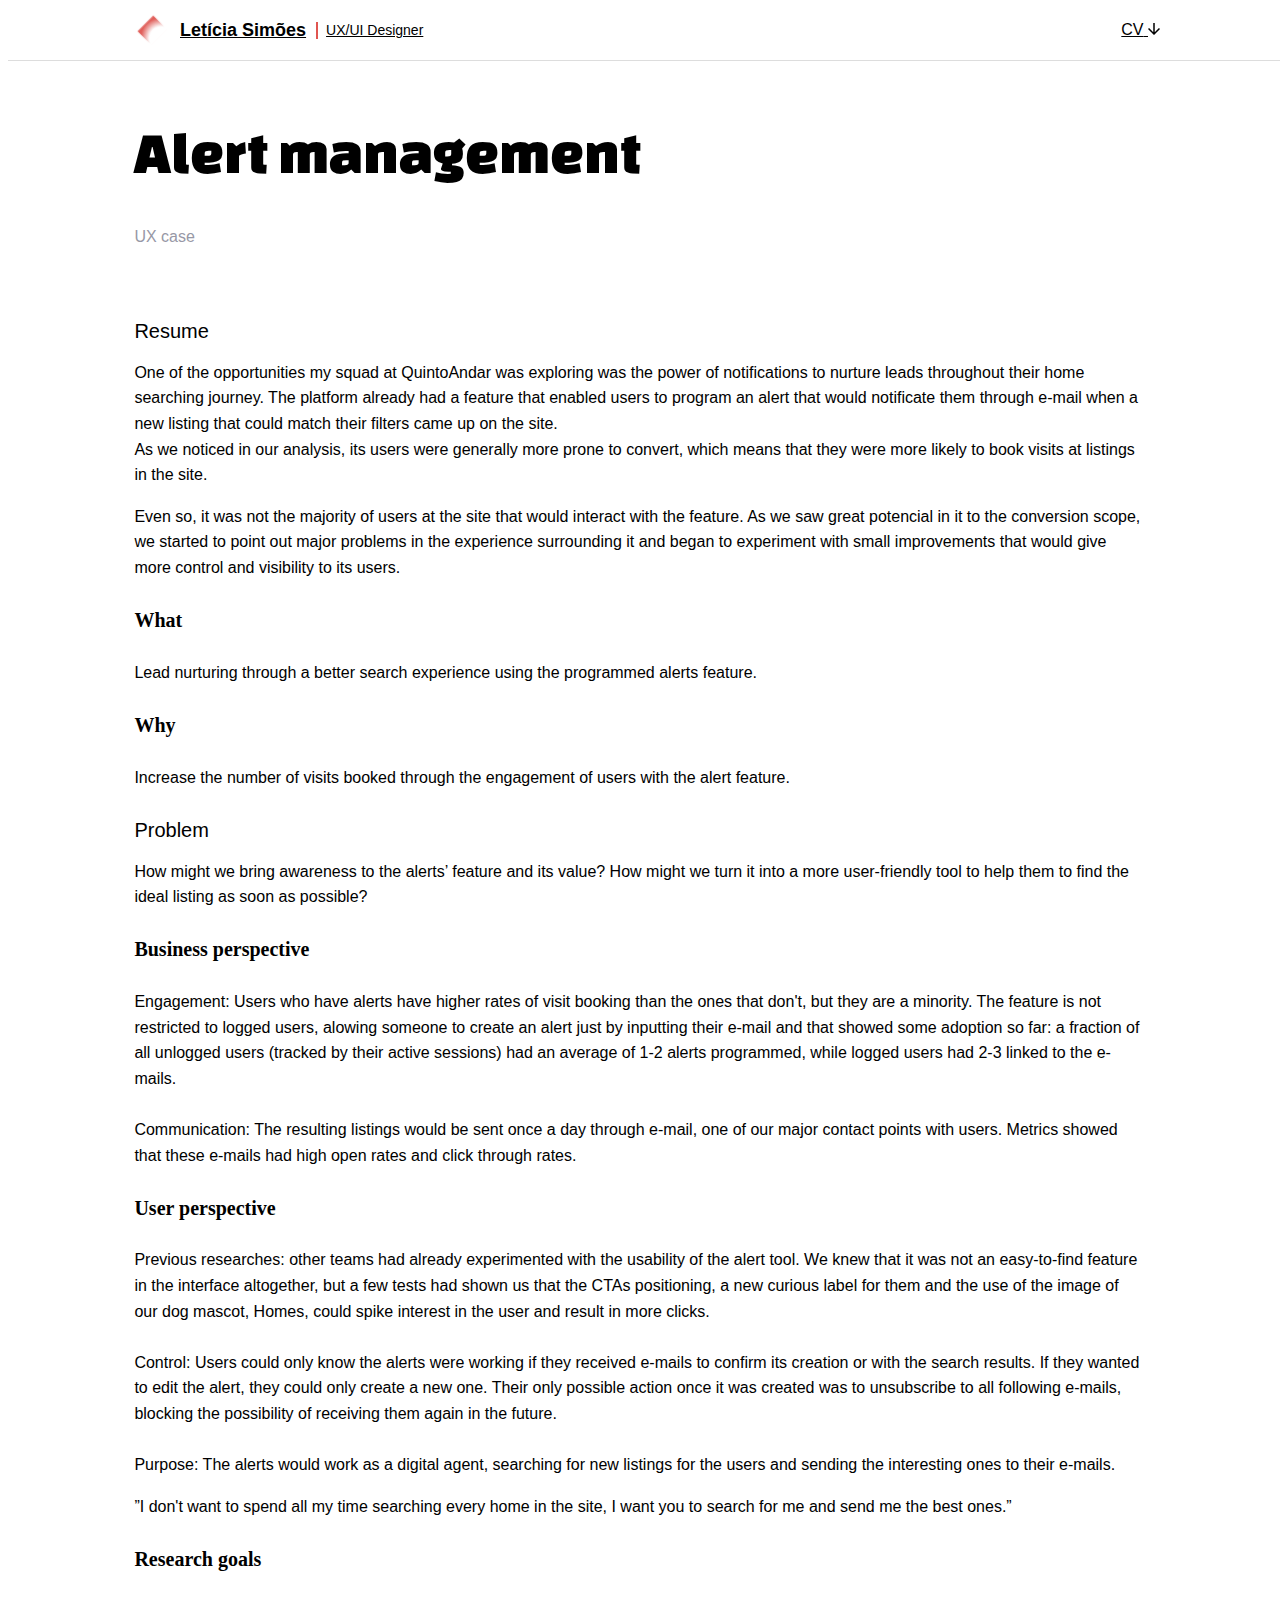
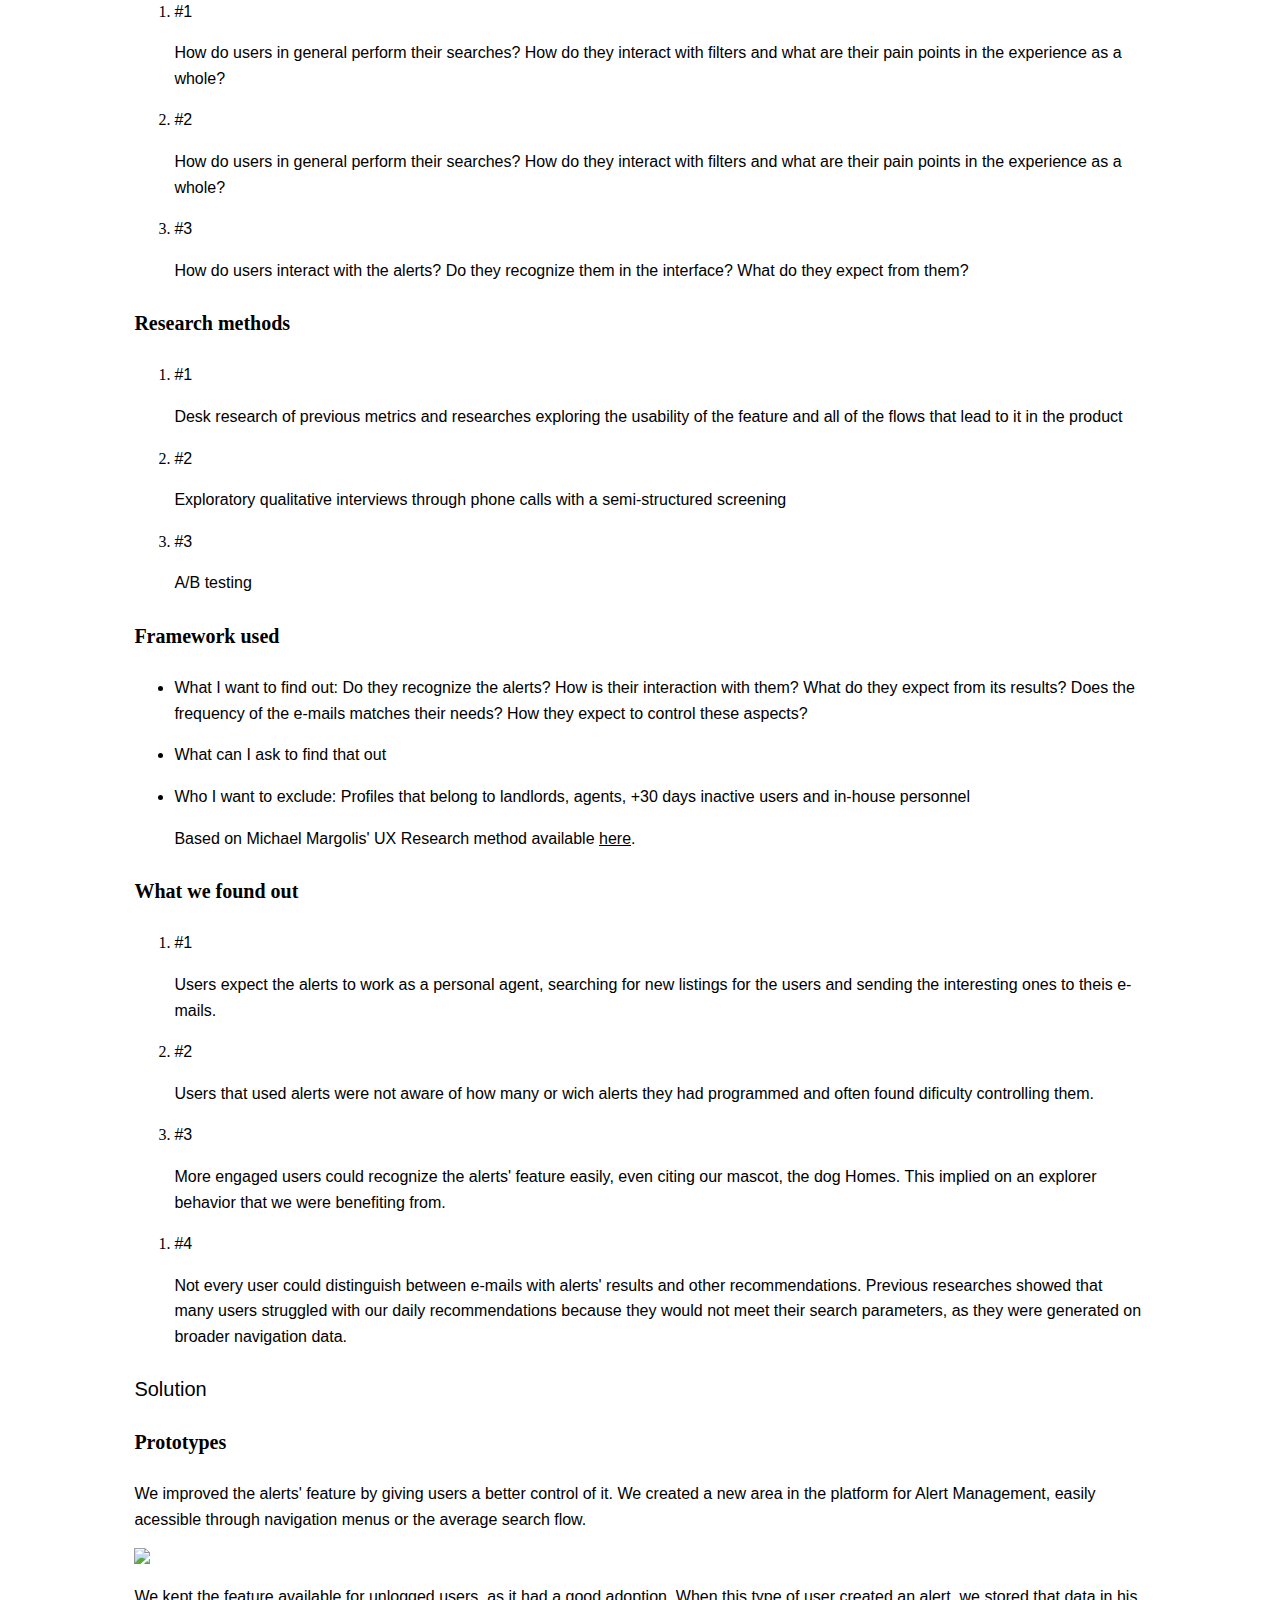
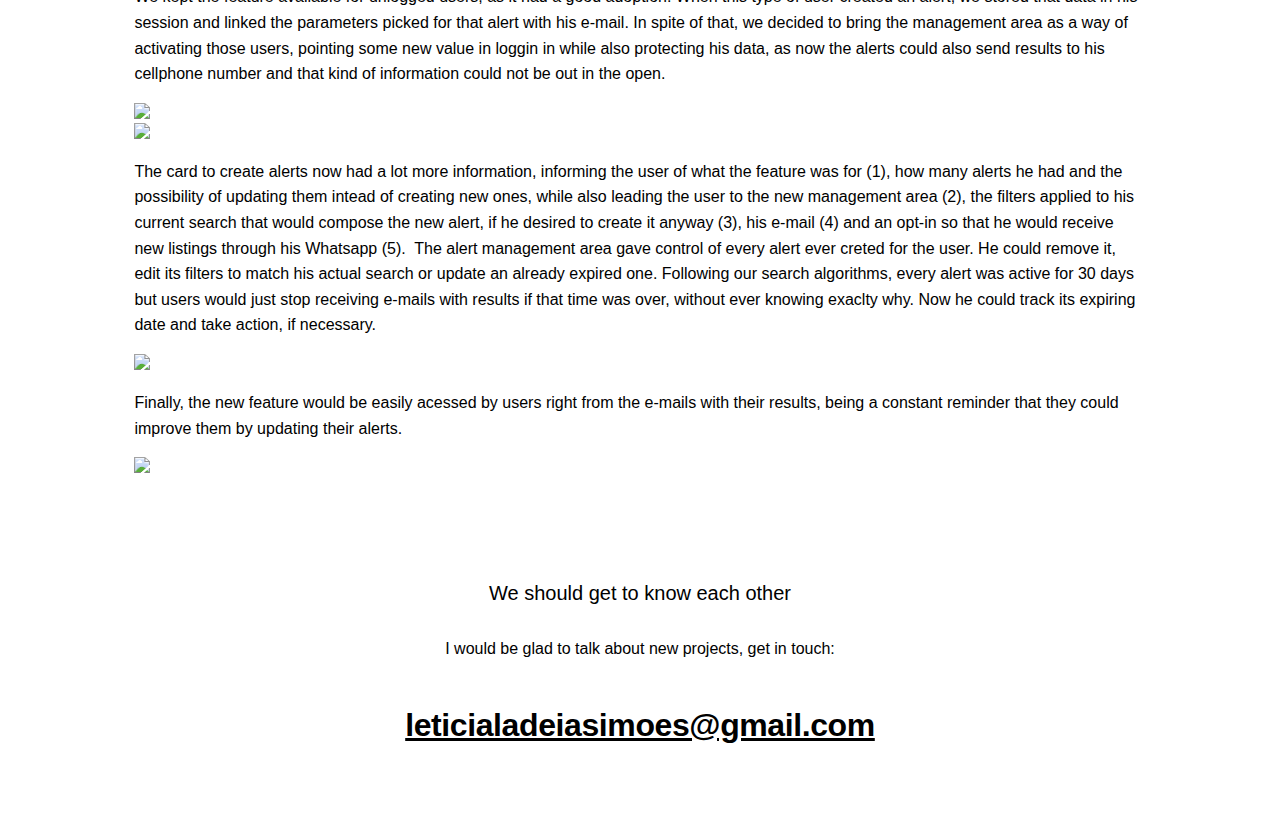
==== alert-management.html @ a8acfa1f "text fixes on alert-management" ====
<!DOCTYPE html>
<html lang="en">
<head>
	<meta charset="UTF-8">
	<title>Portfolio</title>
	<link rel="stylesheet" type="text/css" href="reset.css"> 
	<link rel="stylesheet" type="text/css" href="style.css"> 
	<link rel="stylesheet" type="text/css" href="alert-management.css"> 

	<link href="https://fonts.googleapis.com/css?family=Changa+One&display=swap" rel="stylesheet">  
	<link rel="stylesheet" href="https://use.typekit.net/idf7hjc.css">

</head>
<body>


	<header class="header"> 
		<div class="container navbar">
			<a class="identity" href="./index.html"> 
				<img class="logo" src="./img/identity-red.svg" width="32px"> 
				<span id="nav-name">Letícia Simões</span>
				<span id="nav-subtitle">UX/UI Designer</span>
			</a>
			<a class="cv" href="./files/leticia-simoes-CV.pdf">
				<span>CV</span>
				<svg width="12" height="12" viewBox="0 0 12 12" fill="none" xmlns="http://www.w3.org/2000/svg">
					<path class="download-icon" d="M12 6L10.9425 4.9425L6.75 9.1275V0H5.25V9.1275L1.065 4.935L0 6L6 12L12 6Z" fill="#010101"/>
				</svg>
			</a>
		</div>
	</header>

	<section class="presentation">
		<div class="container">
			<h1 class="site-hero-title">Alert management</h1>
			<h5 class="project-subtitle">UX case</h5>
		</div>
	</section>


	<main>
		<section class="container">

			
				<div class="resume">
					<h4 class="project-title resume-title">
						Resume
					</h4>
					<section class="dual-maroto">
						<section class="coluna-esquerda">
							<p class="resume-text">
								One of the opportunities my squad at QuintoAndar was exploring was the power of notifications to nurture leads throughout their home searching journey. The platform already had a feature that enabled users to program an alert that would notificate them through e-mail when a new listing that could match their filters came up on the site. 
								<br>
								As we noticed in our analysis, its users were generally more prone to convert, which means that they were more likely to book visits at listings in the site.
							</p>
						</section>

						<section class="coluna-direita">
							<p class="resume-text">
								Even so, it was not the majority of users at the site that would interact with the feature. As we saw great potencial in it to the conversion scope, we started to point out major problems in the experience surrounding it and began to experiment with small improvements that would give more control and visibility to its users.
							</p>
						</section>
					</section>
				</div>

		</section>

		<section class="gray-section">
			<section class="container">
				<section class="dual-maroto">

					<section class="coluna-esquerda">
						<h4>What</h4>
						<p>Lead nurturing through a better search experience using the programmed alerts feature.</p>
					</section>

					<section class="coluna-direita">
						<h4>Why</h4>
						<p>Increase the number of visits booked through the engagement of users with the alert feature.</p>
					</section>

				</section>
			</section>
		</section>


		<section class="container">
			<div class="resume">
				<h4 class="project-title resume-title">
					Problem
				</h4>

				<p>How might we bring awareness to the alerts’ feature and its value? How might we turn it into a more user-friendly tool to help them to find the ideal listing as soon as possible?</p>

				
				<section class="dual-maroto">
					<section class="coluna-esquerda">
						<h4 class="perspectives">
							Business perspective
						</h4>

						<p>
							<b>Engagement:</b> Users who have alerts have higher rates of visit booking than the ones that don't, but they are a minority. The feature is not restricted to logged users, alowing someone to create an alert just by inputting their e-mail and that showed some adoption so far: a fraction of all unlogged users (tracked by their active sessions) had an average of 1-2 alerts programmed, while logged users had 2-3 linked to the e-mails.   
							<br><br>
							<b>Communication:</b> The resulting listings would be sent once a day through e-mail, one of our major contact points with users. Metrics showed that these e-mails had high open rates and click through rates.
						</p>
					</section>

					<section class="coluna-direita">
						<h4 class="perspectives">
							User perspective
						</h4>

						<p>
							<b>Previous researches:</b> other teams had already experimented with the usability of the alert tool. We knew that it was not an easy-to-find feature in the interface altogether, but a few tests had shown us that the CTAs positioning, a new curious label for them and the use of the image of our dog mascot, Homes, could spike interest in the user and result in more clicks.
							<br><br>
							<b>Control:</b> Users could only know the alerts were working if they received e-mails to confirm its creation or with the search results. If they wanted to edit the alert, they could only create a new one. Their only possible action once it was created was to unsubscribe to all following e-mails, blocking the possibility of receiving them again in the future.
							<br><br>
							<b>Purpose:</b> The alerts would work as a digital agent, searching for new listings for the users and sending the interesting ones to their e-mails.
						</p>

						<p class="quotation">
							”I don't want to spend all my time searching every home in the site, I want you to search for me and send me the best ones.”
						</p>
					</section>
				</section>

				<h4 class="perspectives">
					Research goals
				</h4>

				<section class="postit">
					<ol class="lista-ordenada postit-goals">
						<li>
							<p class="postit-title">
								#1
							</p>
							<p class="postit-content">
								How do users in general perform their searches? How do they interact with filters and what are their pain points in the experience as a whole? 
							</p>
						</li>
						<li>
							<p class="postit-title">
								#2
							</p>
							<p class="postit-content">
								How do users in general perform their searches? How do they interact with filters and what are their pain points in the experience as a whole? 
							</p>
						</li>
						<li>
							<p class="postit-title">
								#3
							</p>
							<p class="postit-content">
								How do users interact with the alerts? Do they recognize them in the interface? What do they expect from them?
							</p>
						</li>
					</ol>
				</section>



				<h4 class="perspectives">
					Research methods
				</h4>
				
				<section class="postit">
					<ol class="lista-ordenada postit-methods">
						<li>
							<p class="postit-title">
								#1
							</p>
							<p class="postit-content">
								Desk research of previous metrics and researches exploring the usability of the feature and all of the flows that lead to it in the product
							</p>
						</li>
						<li>
							<p class="postit-title">
								#2
							</p>
							<p class="postit-content">
								Exploratory qualitative interviews through phone calls with a semi-structured screening
							</p>
						</li>
						<li>
							<p class="postit-title">
								#3
							</p>
							<p class="postit-content">
								A/B testing
							</p>
						</li>
					</ol>
				</section>


				<h4 class="perspectives">
					Framework used
				</h4>
				
				<section class="postit">
					<ul class="lista-desordenada framework-blocks">
						<li>
							<p>
								<b>What I want to find out:</b> Do they recognize the alerts? How is their interaction with them? What do they expect from its results? Does the frequency of the e-mails matches their needs? How they expect to control these aspects?
							</p>
						</li>
						<li>
							<p>
								<b>What can I ask to find that out</b>
							</p>
						</li>
						<li>
							<p>
								<b>Who I want to exclude:</b> Profiles that belong to landlords, agents, +30 days inactive users and in-house personnel
							</p>
						</li>
					</ol>

					<p class="external-ref">
						Based on Michael Margolis' UX Research method available 
						<a class="external-link" href="https://library.gv.com/user-research-quick-and-dirty-1fcfa54c91c4">here</a>.</p>

					</section>


					<h4 class="perspectives">
						What we found out
					</h4>

					<section class="postit">
						<ol class="lista-ordenada postit-findings">
							<li>
								<p class="postit-title">
									#1
								</p>
								<p class="postit-content">
									Users expect the alerts to work as a personal agent, searching for new listings for the users and sending the interesting ones to theis e-mails.
								</p>
							</li>
							<li>
								<p class="postit-title">
									#2
								</p>
								<p class="postit-content">
									Users that used alerts were not aware of how many or wich alerts they had programmed and often found dificulty controlling them.
								</p>
							</li>
							<li>
								<p class="postit-title">
									#3
								</p>
								<p class="postit-content">
									More engaged users could recognize the alerts' feature easily, even citing our mascot, the dog Homes. This implied on an explorer behavior that we were benefiting from.
								</p>
							</li>
						</ol>
					</section>

					<section class="postit">
						<ol class="lista-ordenada postit-findings">
							<li>
								<p class="postit-title">
									#4
								</p>
								<p class="postit-content">
									Not every user could distinguish between e-mails with alerts' results and other recommendations. Previous researches showed that many users struggled with our daily recommendations because they would not meet their search parameters, as they were generated on broader navigation data.
								</p>
							</li>				
						</ol>
					</section>


					<h4 class="project-title resume-title">
						Solution
					</h4>

					<section class="test">
						<h4 class="perspectives">
							Prototypes
						</h4>

						<p>We improved the alerts' feature by giving users a better control of it. We created a new area in the platform for Alert Management, easily acessible through navigation menus or the average search flow.</p>
						<img src="./img/logged-flow.png">

						<p>We kept the feature available for unlogged users, as it had a good adoption. When this type of user created an alert, we stored that data in his session and linked the parameters picked for that alert with his e-mail. In spite of that, we decided to bring the management area as a way of activating those users, pointing some new value in loggin in while also protecting his data, as now the alerts could also send results to his cellphone number and that kind of information could not be out in the open.</p>

						<img src="./img/!logged-flow.png">


						<section class="dual-maroto">
							<section class="coluna-esquerda">
								<img class="homes-card" src="./img/homes-card.png">
							</section>

							<section class="coluna-direita">
								<p>The card to create alerts now had a lot more information, informing the user of what the feature was for <b>(1)</b>, how many alerts he had and the possibility of updating them intead of creating new ones, while also leading the user to the new management area <b>(2)</b>, the filters applied to his current search that would compose the new alert, if he desired to create it anyway <b>(3)</b>, his e-mail <b>(4)</b> and an opt-in so that he would receive new listings through his Whatsapp <b>(5)</b>.  The alert management area gave control of every alert ever creted for the user. He could remove it, edit its filters to match his actual search or update an already expired one. Following our search algorithms, every alert was active for 30 days but users would just stop receiving e-mails with results if that time was over, without ever knowing exaclty why. Now he could track its expiring date and take action, if necessary. </p>
							</section>

						</section>

						<img src="./img/logged-Homes-Management-disabled-card.png">
						<!--colocar mais imagens aqui seria bom, as do fluxo ficaram mt pequenas-->

						<p>Finally, the new feature would be easily acessed by users right from the e-mails with their results, being a constant reminder that they could improve them by updating their alerts.</p>
						
						<img src="./img/e-mail.png">


				</section>




			</main>


			<footer class="footer">
				<section class="container contact">
					<h3>We should get to know each other</h3>
					<h5>I would be glad to talk about new projects, get in touch:</h5>
					<a href="mailto:leticialadeiasimoes%40gmail.com?subject=">
						<h2 class="email">leticialadeiasimoes@gmail.com</h2>
					</a>
				</section>
			</footer>

    <!--
    <a href="#">Behance</a>
    <a href="#">CV</a>
    <a href="/portfolio/img/portfolio-red.pdf">Portfolio</a>
  -->


</body>
</html>
---- style.css ----
/*
* {

	color: red;
}
*/

.container {
	width: 80%;
	margin: 0 auto;
}


.header {
	height: 60px;
	width: 100%;
	box-shadow: 0px 1px 0px #DDDDDD;
	background-color: white;
	position: fixed;
	top: 0;
}


p {
	font-family: jaf-facitweb, sans-serif;
	font-size: 16px;
	font-weight: 300;
	font-style: normal;
	text-align: left;
	line-height: 1.6;
	color: black;
}

h1 {
	font-family: Changa One, jaf-facitweb, cursive;
	font-size: 60px;
	font-weight: 400;
	text-align: left;
}

a {
	font-family: jaf-facitweb, sans-serif; 
	color: black;
}

.identity{
	display: flex;
	align-items: center;
}


.navbar {
	display: flex;
	justify-content: space-between;
	align-items: center;
	height: 100%;
	background-color: white;

}

#nav-name {
	font-family: jaf-facitweb, sans-serif;
	font-weight: 600;
	font-style: normal;
	font-size: 18px;
	color: black;
	display: flex;
	align-items: center;
	margin-left: 12px;
}

#nav-name:after {
	content: '';
	background-color: #E05550;
	height: 17px;
	width: 2px;
	margin-left: 10px;
}


#nav-subtitle {
	font-weight: 300;
	font-size: 14px;
	padding-left: 8px;
}


.cv:hover,
.cv:hover .download-icon {
	transition: 0.25s ease-in-out;
	color: #E05550;
	fill: #E05550;
}


.download-icon {
	padding-left: 4px;
}


.header-divider {
	background-color: #E05550;
	height: 8px;
	margin-top: 30px;
	margin-bottom: 64px;
}


.presentation {
	margin-top: 120px;
	margin-bottom: 68px;
}


h5 {
	font-family: jaf-facitweb, sans-serif;
	font-size: 16px;
	font-weight: 300;
	font-style: normal;
	color: black;
	line-height: 160%;
	margin-bottom: 12px;
}


/*.work-grid {
	display: flex;
	flex-wrap: wrap;
	justify-content: space-between;
}*/

.grid-row{
	display: flex;
	flex-wrap: wrap;
	justify-content: space-between;
	margin-bottom: 40px;
}


.frame {
	background-color: white;
	border: 1px solid black;
	border-radius: 2px;
	text-align: center;
}

.big-frame {
	width: 610px;
	height: 523px;
}

.small-frame {
	width: 498px;
	height: 523px;
}

.thumbnail {
	background-color: white;
	margin-bottom: 34px;
	height: 399px;
}

.project-title {
	font-family: jaf-facitweb, sans-serif;
	font-weight: 400;
	font-style: normal;
	font-size: 20px;
	color: black;
	margin-bottom: 12px;
}

.project-subtitle {
	color: #9798A6;
}

.footer {
	margin-top: 20px;
}

.contact {
	text-align: center;
	padding: 60px 0px 10px 0px;
}

h3 {
	font-family: jaf-facitweb, sans-serif;
	font-size: 20px;
	font-weight: 400;
	font-style: normal;
	color: black;
	line-height: 160%;
	margin-bottom: 12px;
}

h2 {
	font-family: jaf-facitweb, sans-serif;
	font-size: 32px;
	font-weight: 700;
	font-style: normal;
	color: black;
	line-height: 160%;
	letter-spacing: -0.4px;
}

.email {
	margin-bottom: 60px;
	display: inline-block;
	text-decoration: underline;
}

.email:hover {
	transition: 0.25s ease-in-out;
	color: #E05550;
}

h4 {
	font-family: Facit;
	font-style: normal;
	font-weight: 600;
	font-size: 20px;
	line-height: 130%;
}
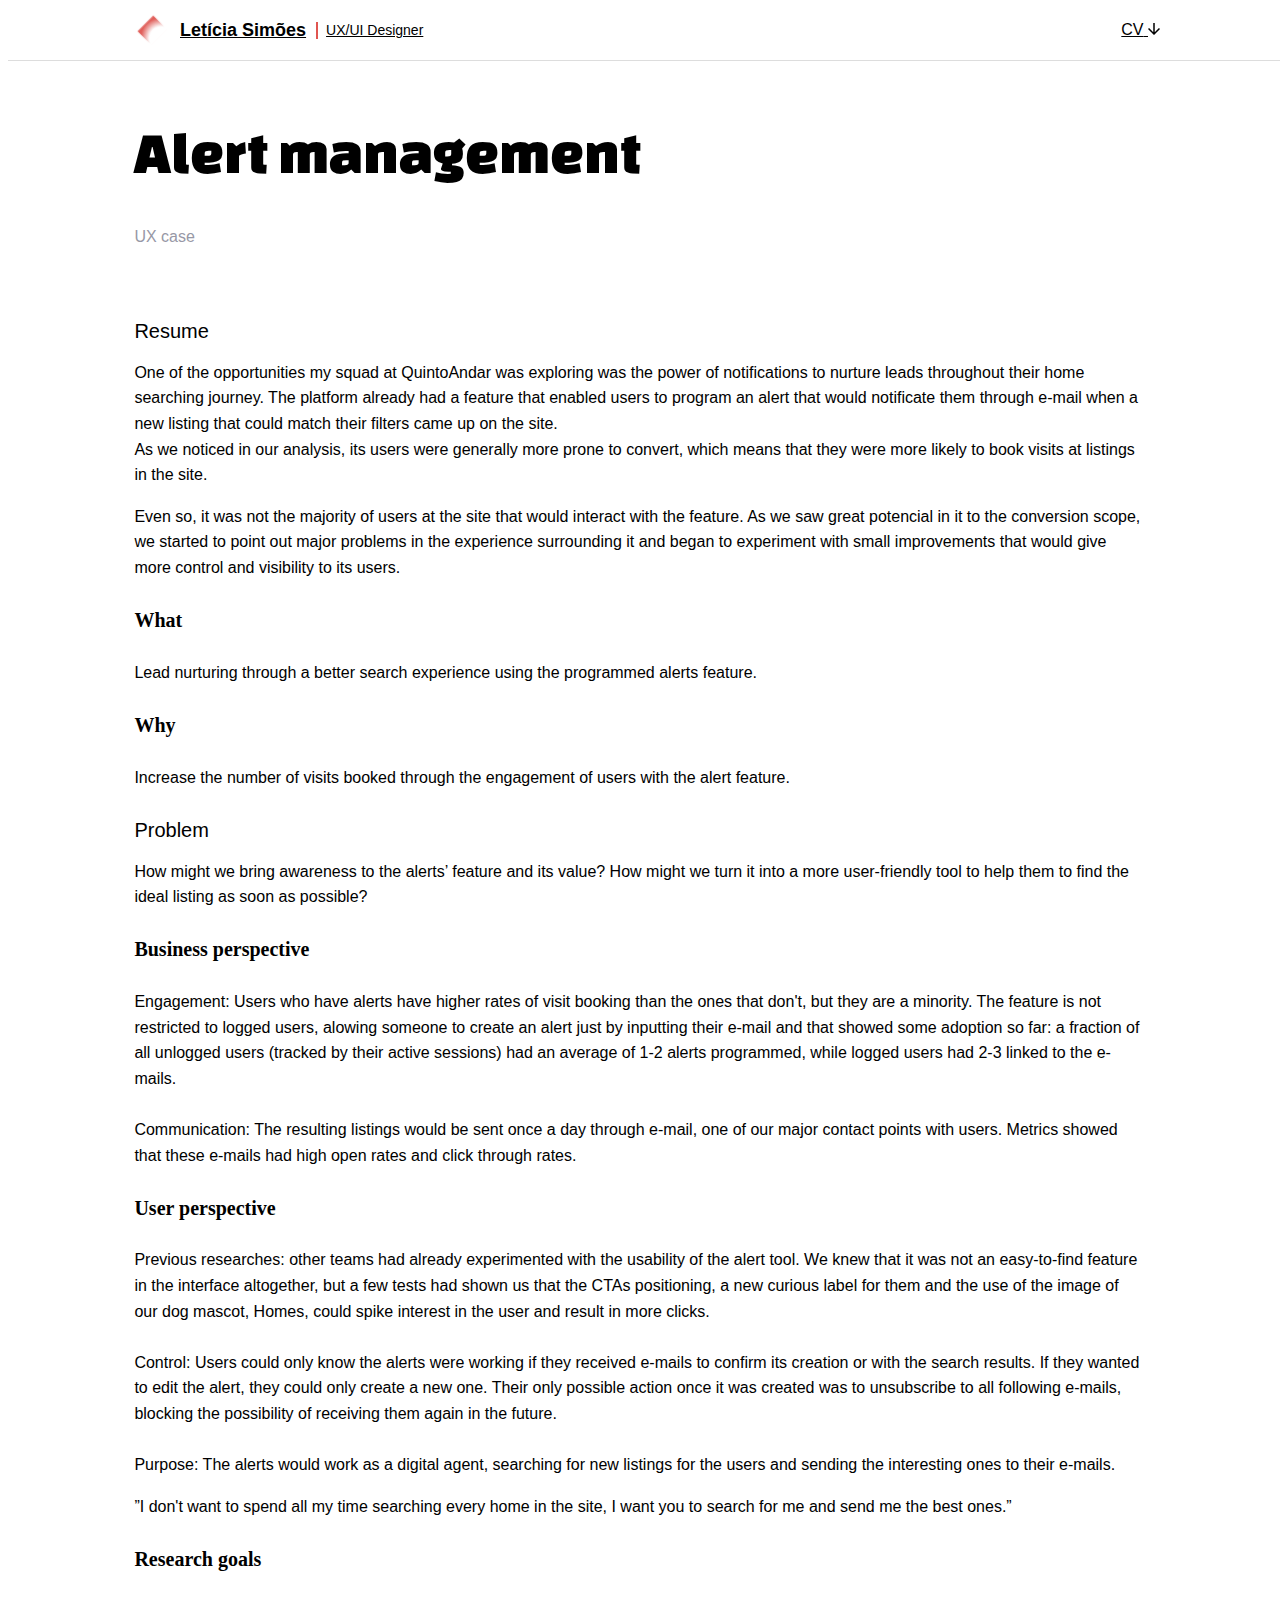
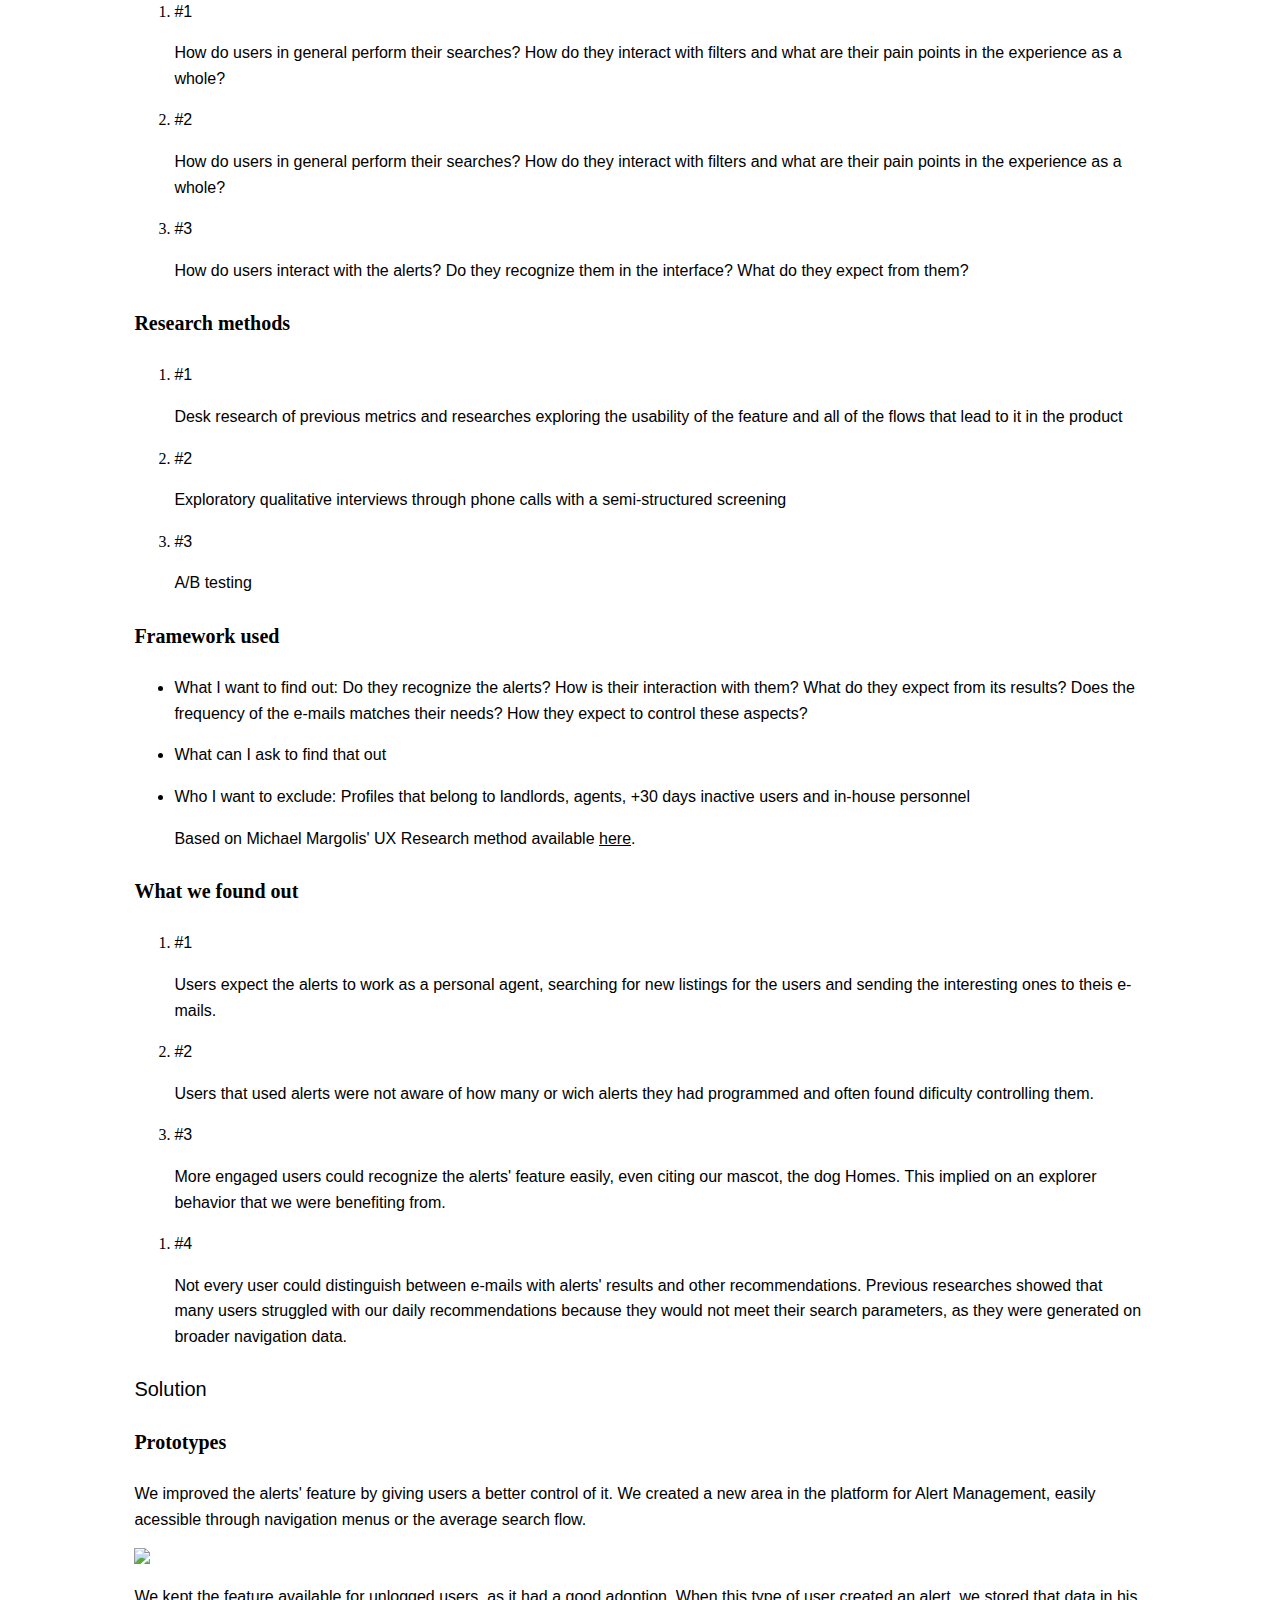
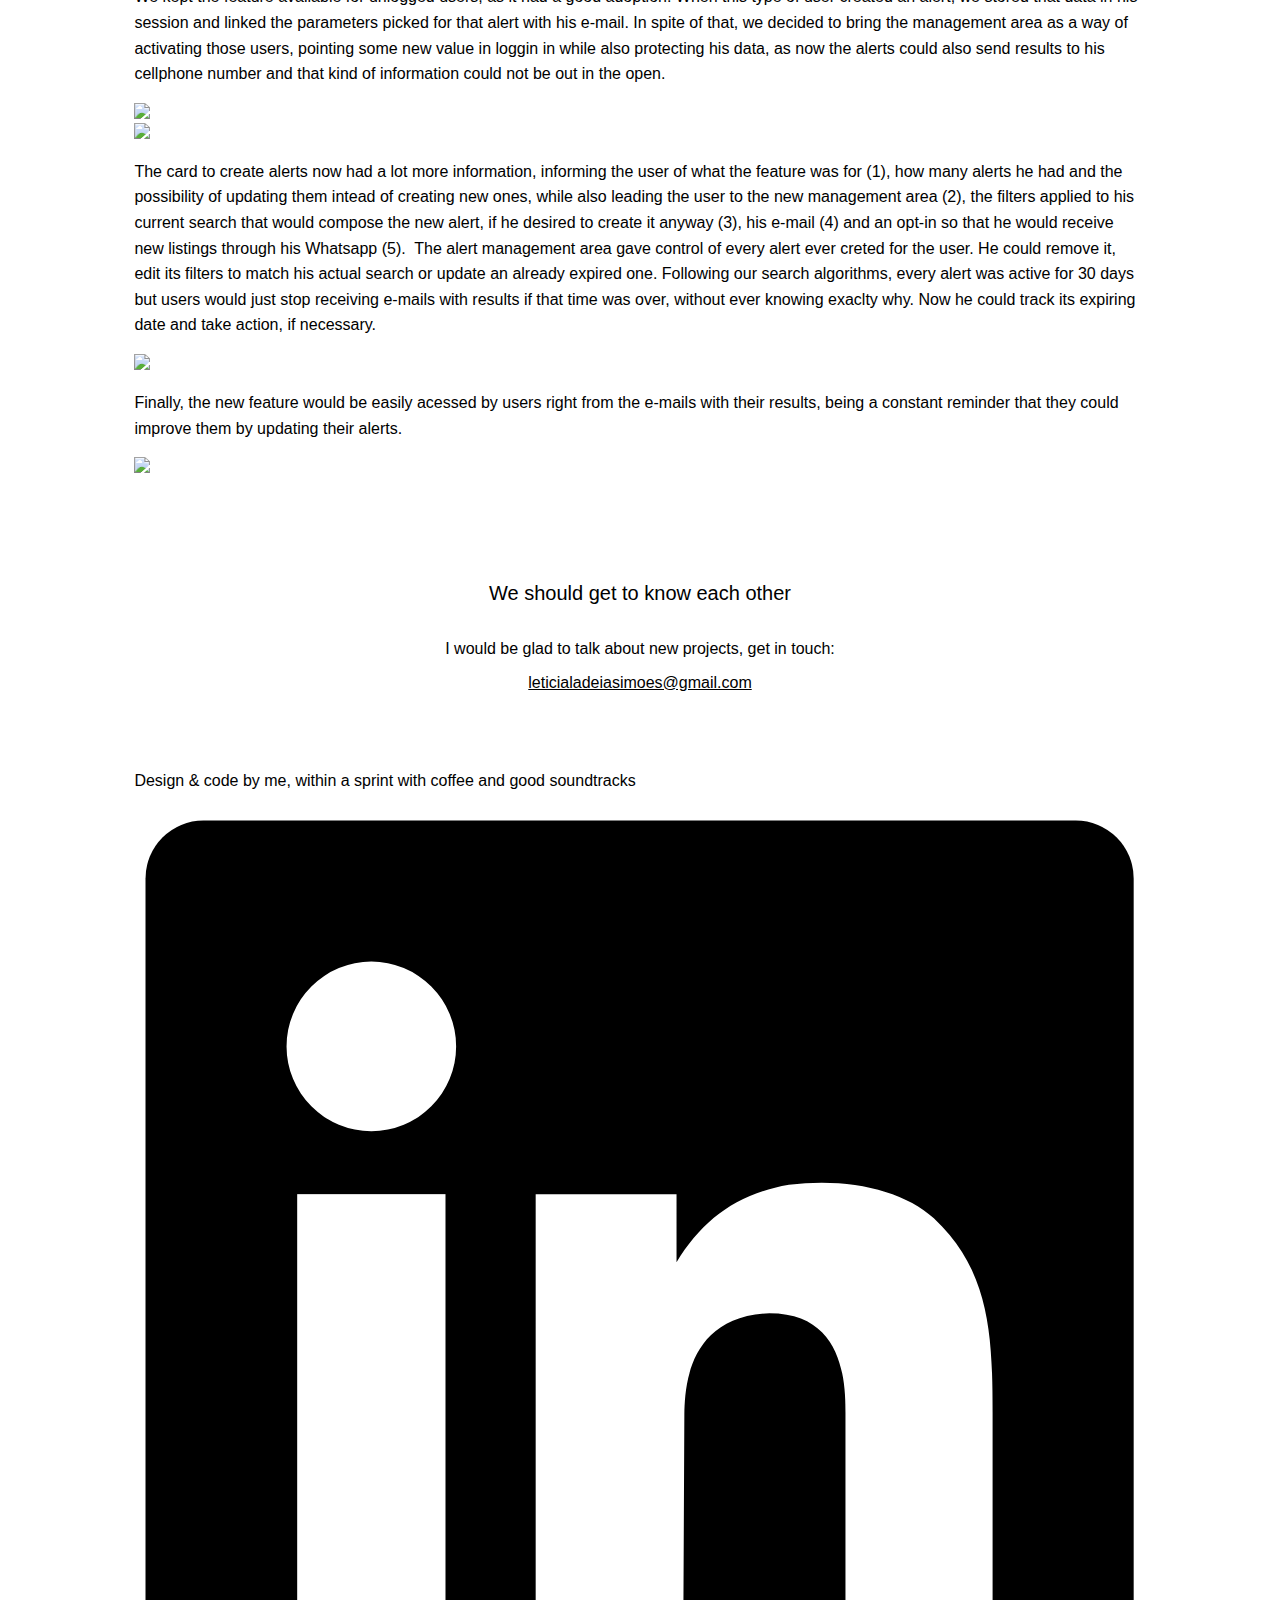
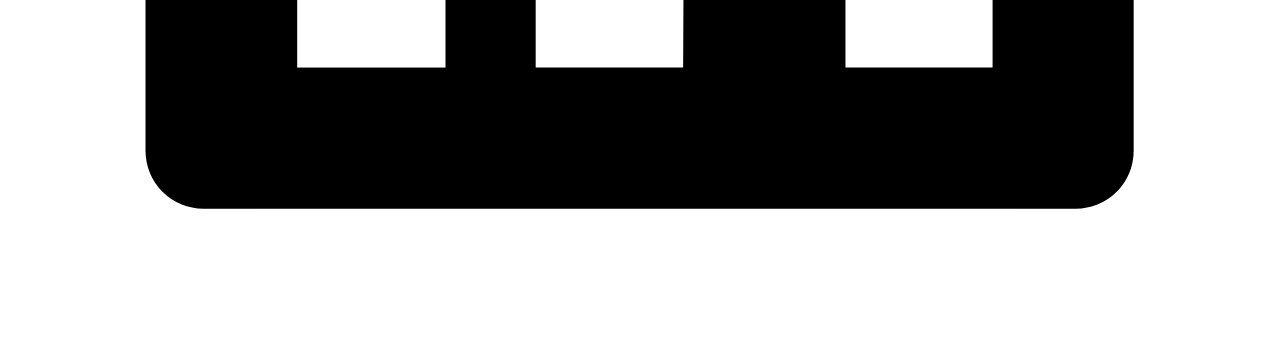
==== commit 43c2aaf1: "updating location and cv.pdf" ====
--- a/alert-management.html
+++ b/alert-management.html
@@ -319,15 +319,31 @@
 			</main>
 
 
-			<footer class="footer">
-				<section class="container contact">
-					<h3>We should get to know each other</h3>
-					<h5>I would be glad to talk about new projects, get in touch:</h5>
-					<a href="mailto:leticialadeiasimoes%40gmail.com?subject=">
-						<h2 class="email">leticialadeiasimoes@gmail.com</h2>
+	<footer class="footer">
+		<section class="container contact">
+			<h3>We should get to know each other</h3>
+			<h5>I would be glad to talk about new projects, get in touch:</h5>
+			<a class="email" href="mailto:leticialadeiasimoes%40gmail.com?subject=">
+				leticialadeiasimoes@gmail.com
+			</a>
+
+				<section class="disclaimer">
+					<p>Design & code by me, within a sprint with coffee and good soundtracks</p>
+				</section>
+
+				<nav class="social-nav">
+					<a class="linkedin" href="https://www.linkedin.com/in/letls/">
+						<svg class="social-logo" xmlns="http://www.w3.org/2000/svg" viewBox="0 0 170.079 170.079"><rect x="1.936" y="1.936" width="166.208" height="166.208" rx="9.741"/><rect x="27.448" y="64.78" width="24.944" height="79.628" fill="#fff"/><circle cx="39.92" cy="39.931" r="14.261" transform="translate(-16.543 39.923) rotate(-45)" fill="#fff"/><path d="M134.534,68.837c-5.191-4.789-14.683-6.886-24.382-5.626-8.95,1.569-14.566,6.014-18.9,13.011V64.78H67.562v79.628h24.8l.206-42.749c.105-4.219.52-16.285,14.3-16.847,12.578,0,12.8,11.8,12.8,16.847v42.749h24.744V101.659h0C144.419,87.963,143.807,77.582,134.534,68.837Z" fill="#fff"/></svg> 
 					</a>
-				</section>
-			</footer>
+					<a class="dribbble" href="https://dribbble.com/let-ls">
+						<svg class="social-logo" width="100" height="100" viewBox="0 0 100 100" fill="none" xmlns="http://www.w3.org/2000/svg"><path fill-rule="evenodd" clip-rule="evenodd" d="M50 0C22.397 0 0 22.397 0 50C0 77.603 22.397 100 50 100C77.5488 100 100 77.603 100 50C100 22.397 77.5488 0 50 0ZM83.026 23.0477C88.9913 30.3145 92.5705 39.5879 92.679 49.6204C91.269 49.3492 77.1692 46.4751 62.961 48.2646C62.6356 47.5597 62.3644 46.8004 62.0391 46.0412C61.1714 43.9805 60.1952 41.8655 59.2191 39.859C74.9458 33.4599 82.1041 24.2408 83.026 23.0477ZM50 7.37527C60.846 7.37527 70.7701 11.4425 78.308 18.1128C77.5488 19.1974 71.0954 27.82 55.9111 33.5141C48.9154 20.6616 41.1605 10.141 39.9675 8.5141C43.167 7.75488 46.5293 7.37527 50 7.37527ZM31.833 11.3883C32.9718 12.9067 40.564 23.4816 47.6681 36.0629C27.7115 41.3774 10.0868 41.269 8.18872 41.269C10.9544 28.0369 19.9024 17.0282 31.833 11.3883ZM7.26681 50.0542C7.26681 49.6204 7.26681 49.1866 7.26681 48.7527C9.11063 48.8069 29.8265 49.0781 51.1388 42.679C52.3861 45.0651 53.5249 47.5054 54.6095 49.9458C54.0672 50.1085 53.4707 50.2712 52.9284 50.4338C30.9111 57.538 19.1974 76.9523 18.2213 78.5792C11.4425 71.0412 7.26681 61.0087 7.26681 50.0542ZM50 92.7332C40.1302 92.7332 31.0195 89.3709 23.8069 83.731C24.5662 82.1584 33.243 65.4555 57.321 57.0499C57.4295 56.9957 57.4837 56.9957 57.5922 56.9414C63.6117 72.5054 66.0521 85.5748 66.7028 89.3167C61.551 91.5401 55.9111 92.7332 50 92.7332ZM73.807 85.4122C73.3731 82.8091 71.0955 70.3362 65.5098 54.9892C78.9046 52.8742 90.6182 56.3449 92.0824 56.833C90.2386 68.7093 83.4056 78.9588 73.807 85.4122Z" /></svg>
+						</svg> 
+					</a>
+				</nav>
+
+			
+		</section>
+	</footer>
 
     <!--
     <a href="#">Behance</a>
--- a/style.css
+++ b/style.css
@@ -18,6 +18,7 @@
 	background-color: white;
 	position: fixed;
 	top: 0;
+	z-index: 1;
 }
 
 
@@ -142,23 +143,67 @@
 	border: 1px solid black;
 	border-radius: 2px;
 	text-align: center;
-}
+	padding-bottom: 22px;
+}
+
 
 .big-frame {
-	width: 610px;
-	height: 523px;
+	width: 56%;
+	height: 525px;
 }
 
 .small-frame {
-	width: 498px;
-	height: 523px;
-}
-
-.thumbnail {
-	background-color: white;
-	margin-bottom: 34px;
-	height: 399px;
-}
+	width: calc(44% - 40px);
+}
+
+
+.daily-feed .thumbnail {
+	background-image: url(./img/daily-feed-thumb.png);
+}
+
+.alert-management .thumbnail {
+	background-image: url(./img/alert-management-thumb.png);
+}
+
+.landing-pages .thumbnail {
+	background-image: url(./img/landing-pages-thumb.png);
+}
+
+.site-hero .thumbnail {
+	background-image: url(./img/site-hero-thumb.png);
+}
+
+.retargeting-material .thumbnail {
+	background-image: url(./img/retargeting-material-thumb.png);
+}
+
+.aluras-icons .thumbnail {
+	background-image: url(./img/aluras-icons-thumb.png);
+}
+
+
+.big-frame span, .small-frame span {
+	background-repeat: no-repeat;
+	background-size: cover;
+	background-position: center;
+	display: block;
+	width: 100%;
+	height: 80%;
+}
+
+
+.frame:hover {
+	transition: 0.5s ease-in-out;
+	transform: scale(1.02);
+	box-shadow: 0px 4px 6px #DDDDDD; 
+	border-color: #E05550;
+}
+
+
+.captionzinha {
+	margin-top: 30px;
+}
+
 
 .project-title {
 	font-family: jaf-facitweb, sans-serif;
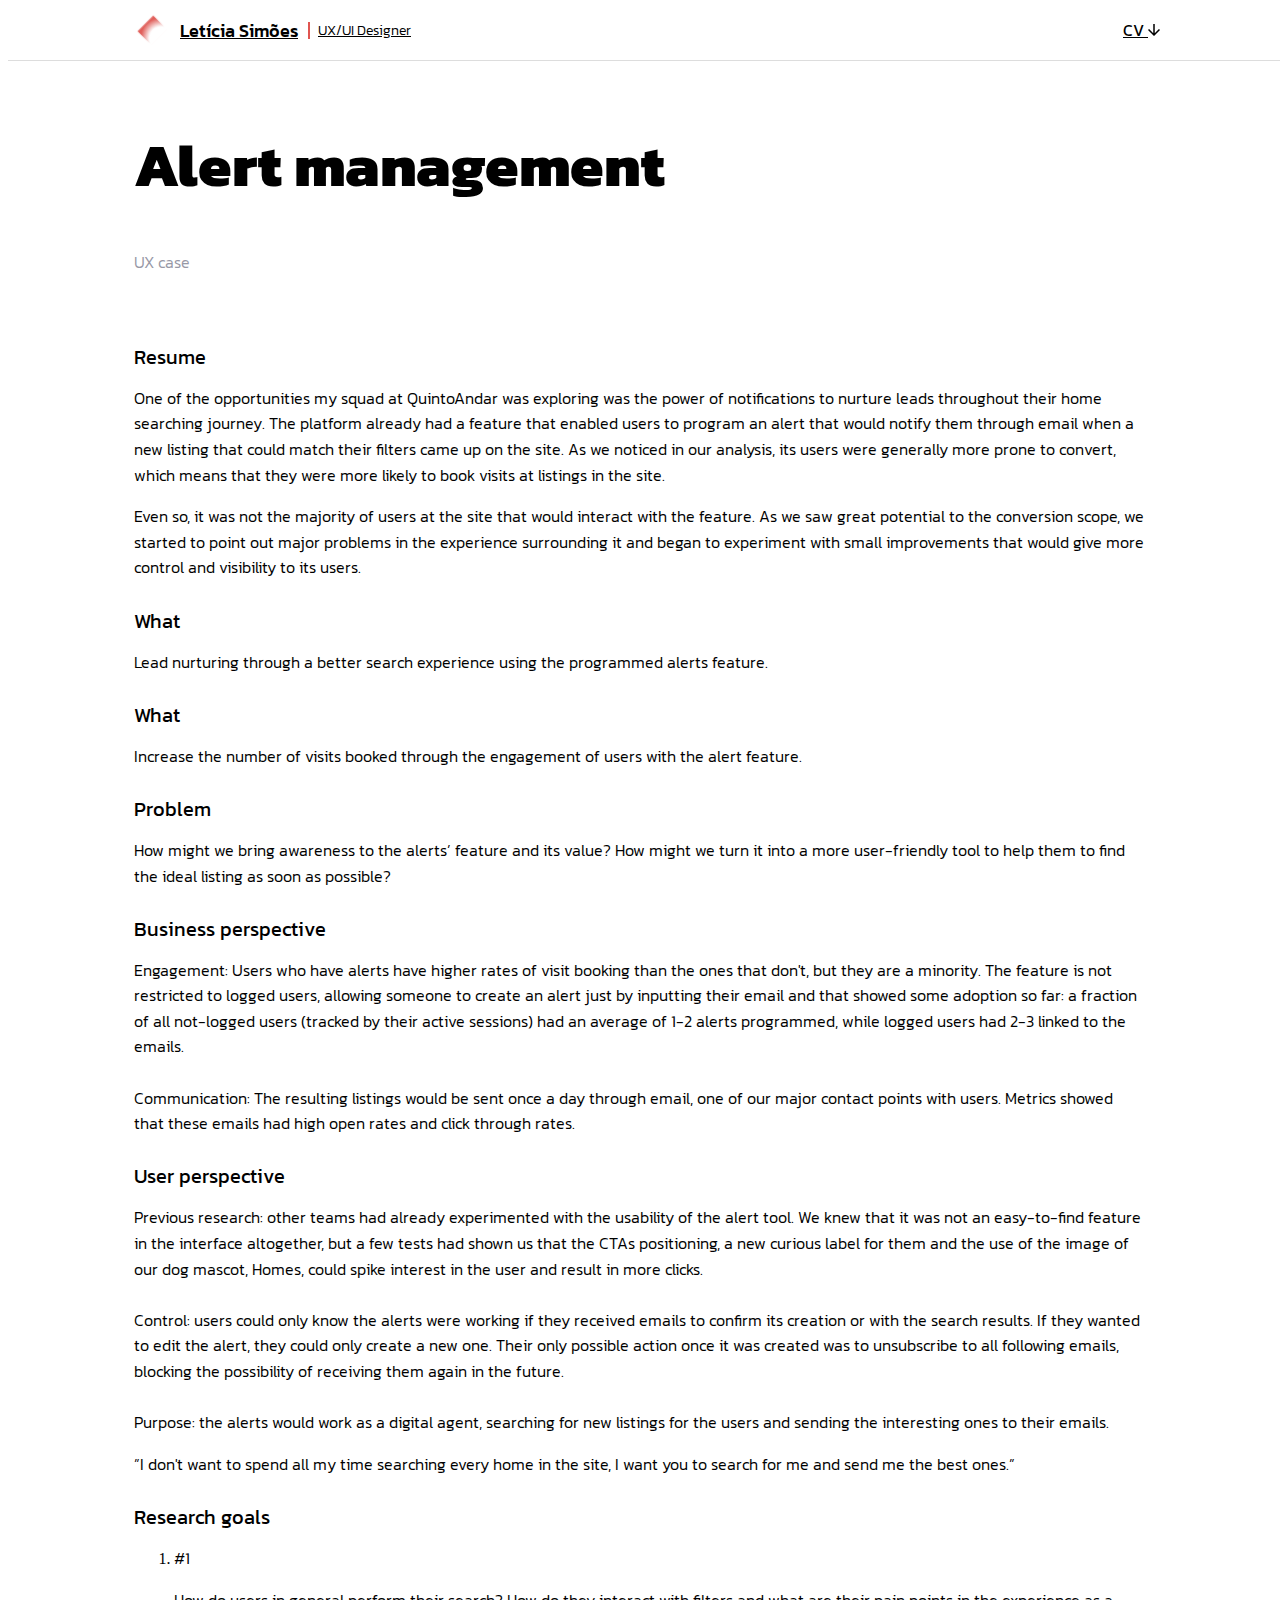
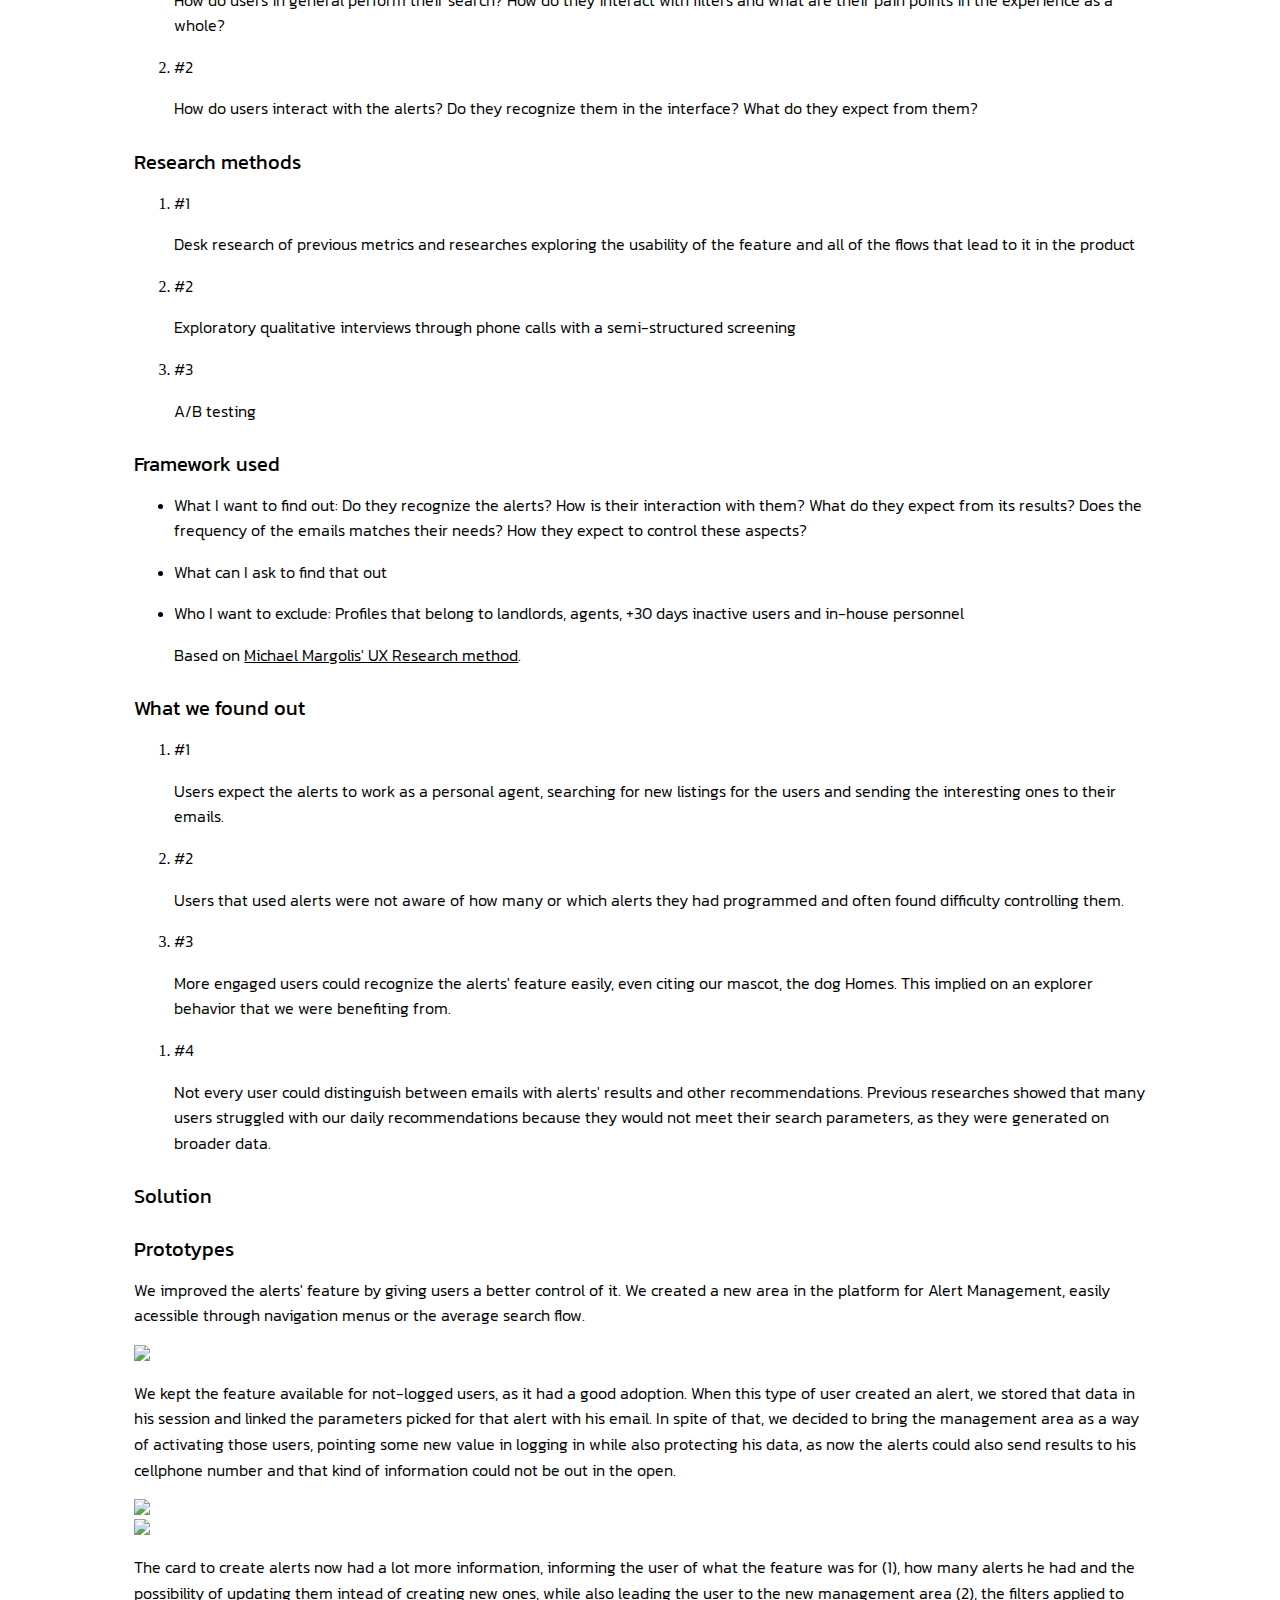
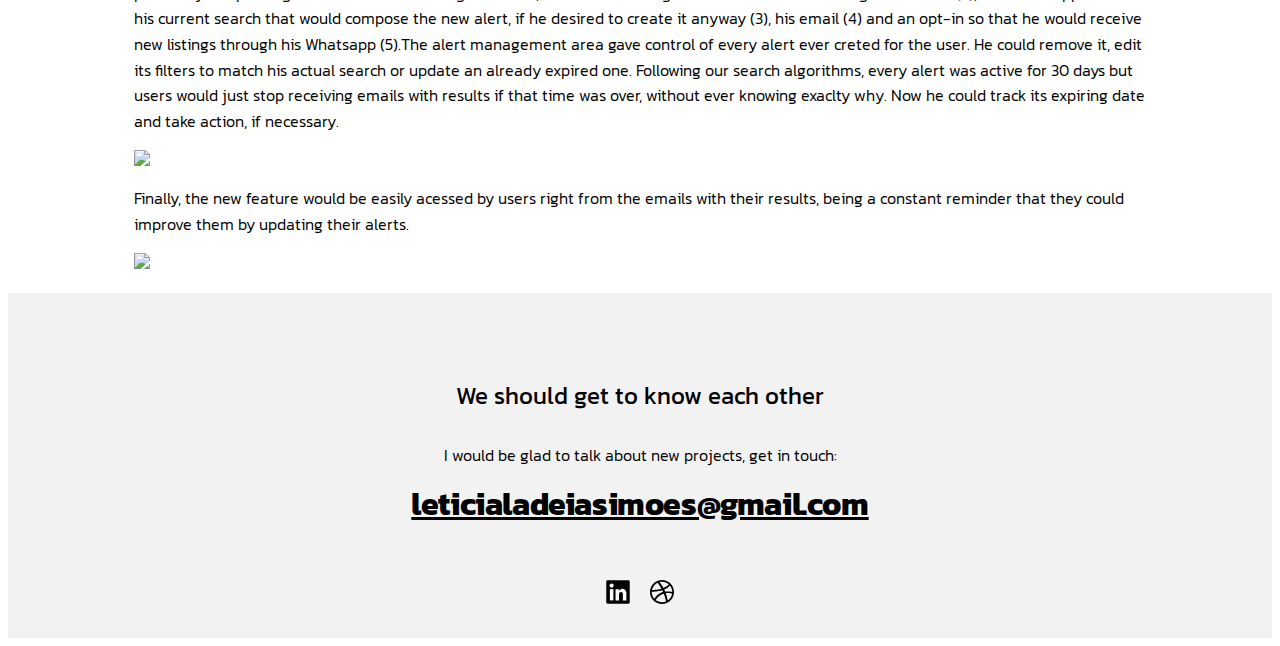
==== commit b497c83c: "adicionando a pág de ux outcomes" ====
--- a/alert-management.html
+++ b/alert-management.html
@@ -7,8 +7,12 @@
 	<link rel="stylesheet" type="text/css" href="style.css"> 
 	<link rel="stylesheet" type="text/css" href="alert-management.css"> 
 
-	<link href="https://fonts.googleapis.com/css?family=Changa+One&display=swap" rel="stylesheet">  
 	<link rel="stylesheet" href="https://use.typekit.net/idf7hjc.css">
+	<link rel="preconnect" href="https://fonts.googleapis.com">
+	<link rel="preconnect" href="https://fonts.gstatic.com" crossorigin>
+	<link href="https://fonts.googleapis.com/css2?family=Kanit:ital,wght@0,100;0,200;0,300;0,400;0,500;0,600;0,700;0,800;0,900;1,100;1,200;1,300;1,400;1,500;1,600;1,700;1,800;1,900&display=swap"
+		rel="stylesheet">
+
 
 </head>
 <body>
@@ -49,15 +53,12 @@
 					<section class="dual-maroto">
 						<section class="coluna-esquerda">
 							<p class="resume-text">
-								One of the opportunities my squad at QuintoAndar was exploring was the power of notifications to nurture leads throughout their home searching journey. The platform already had a feature that enabled users to program an alert that would notificate them through e-mail when a new listing that could match their filters came up on the site. 
-								<br>
-								As we noticed in our analysis, its users were generally more prone to convert, which means that they were more likely to book visits at listings in the site.
-							</p>
+								One of the opportunities my squad at QuintoAndar was exploring was the power of notifications to nurture leads throughout their home searching journey. The platform already had a feature that enabled users to program an alert that would notify them through email when a new listing that could match their filters came up on the site. As we noticed in our analysis, its users were generally more prone to convert, which means that they were more likely to book visits at listings in the site.</p>
 						</section>
 
 						<section class="coluna-direita">
 							<p class="resume-text">
-								Even so, it was not the majority of users at the site that would interact with the feature. As we saw great potencial in it to the conversion scope, we started to point out major problems in the experience surrounding it and began to experiment with small improvements that would give more control and visibility to its users.
+								Even so, it was not the majority of users at the site that would interact with the feature. As we saw great potential to the conversion scope, we started to point out major problems in the experience surrounding it and began to experiment with small improvements that would give more control and visibility to its users.
 							</p>
 						</section>
 					</section>
@@ -70,12 +71,12 @@
 				<section class="dual-maroto">
 
 					<section class="coluna-esquerda">
-						<h4>What</h4>
+						<h4 class="project-title">What</h4>
 						<p>Lead nurturing through a better search experience using the programmed alerts feature.</p>
 					</section>
 
 					<section class="coluna-direita">
-						<h4>Why</h4>
+						<h4 class="project-title">What</h4>
 						<p>Increase the number of visits booked through the engagement of users with the alert feature.</p>
 					</section>
 
@@ -95,30 +96,28 @@
 				
 				<section class="dual-maroto">
 					<section class="coluna-esquerda">
-						<h4 class="perspectives">
+						<h4 class="project-title perspectives">
 							Business perspective
 						</h4>
 
 						<p>
-							<b>Engagement:</b> Users who have alerts have higher rates of visit booking than the ones that don't, but they are a minority. The feature is not restricted to logged users, alowing someone to create an alert just by inputting their e-mail and that showed some adoption so far: a fraction of all unlogged users (tracked by their active sessions) had an average of 1-2 alerts programmed, while logged users had 2-3 linked to the e-mails.  - -
+							<span class="highlight">Engagement:</span> Users who have alerts have higher rates of visit booking than the ones that don't, but they are a minority. The feature is not restricted to logged users, allowing someone to create an alert just by inputting their email and that showed some adoption so far: a fraction of all not-logged users (tracked by their active sessions) had an average of 1-2 alerts programmed, while logged users had 2-3 linked to the emails. 
 							<br><br>
-							<b>Communication:</b> The resulting listings would be sent once a day through e-mail, one of our major contact points with users. Metrics showed that these e-mails had high open rates and click through rates.
+							<span class="highlight">Communication:</span> The resulting listings would be sent once a day through email, one of our major contact points with users. Metrics showed that these emails had high open rates and click through rates.
 						</p>
 					</section>
 
 					<section class="coluna-direita">
-						<h4 class="perspectives">
+						<h4 class="project-title perspectives">
 							User perspective
 						</h4>
 
 						<p>
-							<b>Previous researches:</b> other teams had already experimented with the usability of the alert tool. We knew that it was not an easy-to-find feature in the interface altogether, but a few tests had shown us that the CTAs positioning, a new curious label for them and the use of the image of our dog mascot, Homes, could spike interest in the user and result in more clicks.
+							<span class="highlight">Previous research:</span> other teams had already experimented with the usability of the alert tool. We knew that it was not an easy-to-find feature in the interface altogether, but a few tests had shown us that the CTAs positioning, a new curious label for them and the use of the image of our dog mascot, Homes, could spike interest in the user and result in more clicks.
 							<br><br>
-							<b>Control:</b> Users could only know the alerts were working if they received e-mails to confirm its creation or with the search results. If they wanted to edit the alert, they could only create a new one. Their only possible action once it was created was to unsubscribe to all following e-mails, blocking the possibility of receiving them again in the future.
+							<span class="highlight">Control:</span> users could only know the alerts were working if they received emails to confirm its creation or with the search results. If they wanted to edit the alert, they could only create a new one. Their only possible action once it was created was to unsubscribe to all following emails, blocking the possibility of receiving them again in the future.
 							<br><br>
-							<b>Purpose:</b> The alerts would work as a digital agent, searching for new listings for the users and sending the interesting ones to their e-mails.
+							<span class="highlight">Purpose:</span> the alerts would work as a digital agent, searching for new listings for the users and sending the interesting ones to their emails.
 						</p>
 
 						<p class="quotation">
@@ -127,7 +126,7 @@
 					</section>
 				</section>
 
-				<h4 class="perspectives">
+				<h4 class="project-title perspectives">
 					Research goals
 				</h4>
 
@@ -138,7 +137,7 @@
 								#1
 							</p>
 							<p class="postit-content">
-								How do users in general perform their searches? How do they interact with filters and what are their pain points in the experience as a whole? 
+								How do users in general perform their search? How do they interact with filters and what are their pain points in the experience as a whole? 
 							</p>
 						</li>
 						<li>
@@ -146,23 +145,15 @@
 								#2
 							</p>
 							<p class="postit-content">
-								How do users in general perform their searches? How do they interact with filters and what are their pain points in the experience as a whole? 
-							</p>
-						</li>
-						<li>
-							<p class="postit-title">
-								#3
-							</p>
-							<p class="postit-content">
 								How do users interact with the alerts? Do they recognize them in the interface? What do they expect from them?
 							</p>
-						</li>
+						</li> <!-- tem que arrumar esse treco aqui-->
 					</ol>
 				</section>
 
 
 
-				<h4 class="perspectives">
+				<h4 class="project-title perspectives">
 					Research methods
 				</h4>
 				
@@ -196,7 +187,7 @@
 				</section>
 
 
-				<h4 class="perspectives">
+				<h4 class="project-title perspectives">
 					Framework used
 				</h4>
 				
@@ -204,29 +195,29 @@
 					<ul class="lista-desordenada framework-blocks">
 						<li>
 							<p>
-								<b>What I want to find out:</b> Do they recognize the alerts? How is their interaction with them? What do they expect from its results? Does the frequency of the e-mails matches their needs? How they expect to control these aspects?
+								<span class="highlight">What I want to find out:</span> Do they recognize the alerts? How is their interaction with them? What do they expect from its results? Does the frequency of the emails matches their needs? How they expect to control these aspects?
 							</p>
 						</li>
 						<li>
 							<p>
-								<b>What can I ask to find that out</b>
+								<span class="highlight">What can I ask to find that out</span>
 							</p>
 						</li>
 						<li>
 							<p>
-								<b>Who I want to exclude:</b> Profiles that belong to landlords, agents, +30 days inactive users and in-house personnel
+								<span class="highlight">Who I want to exclude:</span> Profiles that belong to landlords, agents, +30 days inactive users and in-house personnel
 							</p>
 						</li>
 					</ol>
 
 					<p class="external-ref">
-						Based on Michael Margolis' UX Research method available 
-						<a class="external-link" href="https://library.gv.com/user-research-quick-and-dirty-1fcfa54c91c4">here</a>.</p>
-
-					</section>
-
-
-					<h4 class="perspectives">
+						Based on 
+						<a class="external-link" href="https://library.gv.com/user-research-quick-and-dirty-1fcfa54c91c4">Michael Margolis' UX Research method</a>.</p>
+
+					</section>
+
+
+					<h4 class="project-title perspectives">
 						What we found out
 					</h4>
 
@@ -237,7 +228,7 @@
 									#1
 								</p>
 								<p class="postit-content">
-									Users expect the alerts to work as a personal agent, searching for new listings for the users and sending the interesting ones to theis e-mails.
+									Users expect the alerts to work as a personal agent, searching for new listings for the users and sending the interesting ones to their emails.
 								</p>
 							</li>
 							<li>
@@ -245,7 +236,7 @@
 									#2
 								</p>
 								<p class="postit-content">
-									Users that used alerts were not aware of how many or wich alerts they had programmed and often found dificulty controlling them.
+									Users that used alerts were not aware of how many or which alerts they had programmed and often found difficulty controlling them.
 								</p>
 							</li>
 							<li>
@@ -266,9 +257,10 @@
 									#4
 								</p>
 								<p class="postit-content">
-									Not every user could distinguish between e-mails with alerts' results and other recommendations. Previous researches showed that many users struggled with our daily recommendations because they would not meet their search parameters, as they were generated on broader navigation data.
-								</p>
-							</li>				
+									Not every user could distinguish between emails with alerts' results and other recommendations. Previous researches showed that many users struggled with our daily recommendations because they would not meet their search parameters, as they were generated on broader data.
+								</p>
+							</li>
+
 						</ol>
 					</section>
 
@@ -278,14 +270,14 @@
 					</h4>
 
 					<section class="test">
-						<h4 class="perspectives">
+						<h4 class="project-title perspectives">
 							Prototypes
 						</h4>
 
 						<p>We improved the alerts' feature by giving users a better control of it. We created a new area in the platform for Alert Management, easily acessible through navigation menus or the average search flow.</p>
 						<img src="./img/logged-flow.png">
 
-						<p>We kept the feature available for unlogged users, as it had a good adoption. When this type of user created an alert, we stored that data in his session and linked the parameters picked for that alert with his e-mail. In spite of that, we decided to bring the management area as a way of activating those users, pointing some new value in loggin in while also protecting his data, as now the alerts could also send results to his cellphone number and that kind of information could not be out in the open.</p>
+						<p>We kept the feature available for not-logged users, as it had a good adoption. When this type of user created an alert, we stored that data in his session and linked the parameters picked for that alert with his email. In spite of that, we decided to bring the management area as a way of activating those users, pointing some new value in logging in while also protecting his data, as now the alerts could also send results to his cellphone number and that kind of information could not be out in the open.</p>
 
 						<img src="./img/!logged-flow.png">
 
@@ -296,9 +288,7 @@
 							</section>
 
 							<section class="coluna-direita">
-								<p>The card to create alerts now had a lot more information, informing the user of what the feature was for <b>(1)</b>, how many alerts he had and the possibility of updating them intead of creating new ones, while also leading the user to the new management area <b>(2)</b>, the filters applied to his current search that would compose the new alert, if he desired to create it anyway <b>(3)</b>, his e-mail <b>(4)</b> and an opt-in so that he would receive new listings through his Whatsapp <b>(5)</b>. - -The alert management area gave control of every alert ever creted for the user. He could remove it, edit its filters to match his actual search or update an already expired one. Following our search algorithms, every alert was active for 30 days but users would just stop receiving e-mails with results if that time was over, without ever knowing exaclty why. Now he could track its expiring date and take action, if necessary. </p>
+								<p>The card to create alerts now had a lot more information, informing the user of what the feature was for <span class="highlight">(1)</span>, how many alerts he had and the possibility of updating them intead of creating new ones, while also leading the user to the new management area <span class="highlight">(2)</span>, the filters applied to his current search that would compose the new alert, if he desired to create it anyway <span class="highlight">(3)</span>, his email <span class="highlight">(4)</span> and an opt-in so that he would receive new listings through his Whatsapp <span class="highlight">(5)</span>.The alert management area gave control of every alert ever creted for the user. He could remove it, edit its filters to match his actual search or update an already expired one. Following our search algorithms, every alert was active for 30 days but users would just stop receiving emails with results if that time was over, without ever knowing exaclty why. Now he could track its expiring date and take action, if necessary. </p>
 							</section>
 
 						</section>
@@ -306,7 +296,7 @@
 						<img src="./img/logged-Homes-Management-disabled-card.png">
 						<!--colocar mais imagens aqui seria bom, as do fluxo ficaram mt pequenas-->
 
-						<p>Finally, the new feature would be easily acessed by users right from the e-mails with their results, being a constant reminder that they could improve them by updating their alerts.</p>
+						<p>Finally, the new feature would be easily acessed by users right from the emails with their results, being a constant reminder that they could improve them by updating their alerts.</p>
 						
 						<img src="./img/e-mail.png">
 
@@ -319,31 +309,27 @@
 			</main>
 
 
-	<footer class="footer">
-		<section class="container contact">
-			<h3>We should get to know each other</h3>
-			<h5>I would be glad to talk about new projects, get in touch:</h5>
-			<a class="email" href="mailto:leticialadeiasimoes%40gmail.com?subject=">
-				leticialadeiasimoes@gmail.com
-			</a>
-
-				<section class="disclaimer">
-					<p>Design & code by me, within a sprint with coffee and good soundtracks</p>
-				</section>
-
-				<nav class="social-nav">
-					<a class="linkedin" href="https://www.linkedin.com/in/letls/">
-						<svg class="social-logo" xmlns="http://www.w3.org/2000/svg" viewBox="0 0 170.079 170.079"><rect x="1.936" y="1.936" width="166.208" height="166.208" rx="9.741"/><rect x="27.448" y="64.78" width="24.944" height="79.628" fill="#fff"/><circle cx="39.92" cy="39.931" r="14.261" transform="translate(-16.543 39.923) rotate(-45)" fill="#fff"/><path d="M134.534,68.837c-5.191-4.789-14.683-6.886-24.382-5.626-8.95,1.569-14.566,6.014-18.9,13.011V64.78H67.562v79.628h24.8l.206-42.749c.105-4.219.52-16.285,14.3-16.847,12.578,0,12.8,11.8,12.8,16.847v42.749h24.744V101.659h0C144.419,87.963,143.807,77.582,134.534,68.837Z" fill="#fff"/></svg> 
-					</a>
-					<a class="dribbble" href="https://dribbble.com/let-ls">
-						<svg class="social-logo" width="100" height="100" viewBox="0 0 100 100" fill="none" xmlns="http://www.w3.org/2000/svg"><path fill-rule="evenodd" clip-rule="evenodd" d="M50 0C22.397 0 0 22.397 0 50C0 77.603 22.397 100 50 100C77.5488 100 100 77.603 100 50C100 22.397 77.5488 0 50 0ZM83.026 23.0477C88.9913 30.3145 92.5705 39.5879 92.679 49.6204C91.269 49.3492 77.1692 46.4751 62.961 48.2646C62.6356 47.5597 62.3644 46.8004 62.0391 46.0412C61.1714 43.9805 60.1952 41.8655 59.2191 39.859C74.9458 33.4599 82.1041 24.2408 83.026 23.0477ZM50 7.37527C60.846 7.37527 70.7701 11.4425 78.308 18.1128C77.5488 19.1974 71.0954 27.82 55.9111 33.5141C48.9154 20.6616 41.1605 10.141 39.9675 8.5141C43.167 7.75488 46.5293 7.37527 50 7.37527ZM31.833 11.3883C32.9718 12.9067 40.564 23.4816 47.6681 36.0629C27.7115 41.3774 10.0868 41.269 8.18872 41.269C10.9544 28.0369 19.9024 17.0282 31.833 11.3883ZM7.26681 50.0542C7.26681 49.6204 7.26681 49.1866 7.26681 48.7527C9.11063 48.8069 29.8265 49.0781 51.1388 42.679C52.3861 45.0651 53.5249 47.5054 54.6095 49.9458C54.0672 50.1085 53.4707 50.2712 52.9284 50.4338C30.9111 57.538 19.1974 76.9523 18.2213 78.5792C11.4425 71.0412 7.26681 61.0087 7.26681 50.0542ZM50 92.7332C40.1302 92.7332 31.0195 89.3709 23.8069 83.731C24.5662 82.1584 33.243 65.4555 57.321 57.0499C57.4295 56.9957 57.4837 56.9957 57.5922 56.9414C63.6117 72.5054 66.0521 85.5748 66.7028 89.3167C61.551 91.5401 55.9111 92.7332 50 92.7332ZM73.807 85.4122C73.3731 82.8091 71.0955 70.3362 65.5098 54.9892C78.9046 52.8742 90.6182 56.3449 92.0824 56.833C90.2386 68.7093 83.4056 78.9588 73.807 85.4122Z" /></svg>
-						</svg> 
-					</a>
-				</nav>
-
-			
-		</section>
-	</footer>
+		<footer class="footer">
+			<section class="container contact">
+				<h3>We should get to know each other</h3>
+				<h5>I would be glad to talk about new projects, get in touch:</h5>
+				<a class="email" href="mailto:leticialadeiasimoes%40gmail.com?subject=">
+					leticialadeiasimoes@gmail.com
+				</a>
+	
+					<nav class="social-nav">
+						<a class="linkedin" href="https://www.linkedin.com/in/letls/">
+							<svg class="social-logo" xmlns="http://www.w3.org/2000/svg" viewBox="0 0 170.079 170.079"><rect x="1.936" y="1.936" width="166.208" height="166.208" rx="9.741"/><rect x="27.448" y="64.78" width="24.944" height="79.628" fill="#fff"/><circle cx="39.92" cy="39.931" r="14.261" transform="translate(-16.543 39.923) rotate(-45)" fill="#fff"/><path d="M134.534,68.837c-5.191-4.789-14.683-6.886-24.382-5.626-8.95,1.569-14.566,6.014-18.9,13.011V64.78H67.562v79.628h24.8l.206-42.749c.105-4.219.52-16.285,14.3-16.847,12.578,0,12.8,11.8,12.8,16.847v42.749h24.744V101.659h0C144.419,87.963,143.807,77.582,134.534,68.837Z" fill="#fff"/></svg> 
+						</a>
+						<a class="dribbble" href="https://dribbble.com/let-ls">
+							<svg class="social-logo" width="100" height="100" viewBox="0 0 100 100" fill="none" xmlns="http://www.w3.org/2000/svg"><path fill-rule="evenodd" clip-rule="evenodd" d="M50 0C22.397 0 0 22.397 0 50C0 77.603 22.397 100 50 100C77.5488 100 100 77.603 100 50C100 22.397 77.5488 0 50 0ZM83.026 23.0477C88.9913 30.3145 92.5705 39.5879 92.679 49.6204C91.269 49.3492 77.1692 46.4751 62.961 48.2646C62.6356 47.5597 62.3644 46.8004 62.0391 46.0412C61.1714 43.9805 60.1952 41.8655 59.2191 39.859C74.9458 33.4599 82.1041 24.2408 83.026 23.0477ZM50 7.37527C60.846 7.37527 70.7701 11.4425 78.308 18.1128C77.5488 19.1974 71.0954 27.82 55.9111 33.5141C48.9154 20.6616 41.1605 10.141 39.9675 8.5141C43.167 7.75488 46.5293 7.37527 50 7.37527ZM31.833 11.3883C32.9718 12.9067 40.564 23.4816 47.6681 36.0629C27.7115 41.3774 10.0868 41.269 8.18872 41.269C10.9544 28.0369 19.9024 17.0282 31.833 11.3883ZM7.26681 50.0542C7.26681 49.6204 7.26681 49.1866 7.26681 48.7527C9.11063 48.8069 29.8265 49.0781 51.1388 42.679C52.3861 45.0651 53.5249 47.5054 54.6095 49.9458C54.0672 50.1085 53.4707 50.2712 52.9284 50.4338C30.9111 57.538 19.1974 76.9523 18.2213 78.5792C11.4425 71.0412 7.26681 61.0087 7.26681 50.0542ZM50 92.7332C40.1302 92.7332 31.0195 89.3709 23.8069 83.731C24.5662 82.1584 33.243 65.4555 57.321 57.0499C57.4295 56.9957 57.4837 56.9957 57.5922 56.9414C63.6117 72.5054 66.0521 85.5748 66.7028 89.3167C61.551 91.5401 55.9111 92.7332 50 92.7332ZM73.807 85.4122C73.3731 82.8091 71.0955 70.3362 65.5098 54.9892C78.9046 52.8742 90.6182 56.3449 92.0824 56.833C90.2386 68.7093 83.4056 78.9588 73.807 85.4122Z" /></svg>
+							</svg> 
+						</a>
+					</nav>
+	
+				
+			</section>
+		</footer>
 
     <!--
     <a href="#">Behance</a>
--- a/style.css
+++ b/style.css
@@ -23,7 +23,7 @@
 
 
 p {
-	font-family: jaf-facitweb, sans-serif;
+	font-family: Kanit, sans-serif;
 	font-size: 16px;
 	font-weight: 300;
 	font-style: normal;
@@ -33,14 +33,14 @@
 }
 
 h1 {
-	font-family: Changa One, jaf-facitweb, cursive;
+	font-family: Kanit, sans-serif;
 	font-size: 60px;
-	font-weight: 400;
+	font-weight: 800;
 	text-align: left;
 }
 
 a {
-	font-family: jaf-facitweb, sans-serif; 
+	font-family: Kanit, sans-serif; 
 	color: black;
 }
 
@@ -60,8 +60,8 @@
 }
 
 #nav-name {
-	font-family: jaf-facitweb, sans-serif;
-	font-weight: 600;
+	font-family: Kanit, sans-serif;
+	font-weight: 500;
 	font-style: normal;
 	font-size: 18px;
 	color: black;
@@ -101,11 +101,14 @@
 
 .header-divider {
 	background-color: #E05550;
-	height: 8px;
+	height: 4px;
 	margin-top: 30px;
-	margin-bottom: 64px;
-}
-
+	margin-bottom: 12px;
+}
+
+.overview {
+	margin-top: 40px;
+}
 
 .presentation {
 	margin-top: 120px;
@@ -114,7 +117,7 @@
 
 
 h5 {
-	font-family: jaf-facitweb, sans-serif;
+	font-family: Kanit, sans-serif;
 	font-size: 16px;
 	font-weight: 300;
 	font-style: normal;
@@ -124,17 +127,10 @@
 }
 
 
-/*.work-grid {
+.grid {
 	display: flex;
 	flex-wrap: wrap;
 	justify-content: space-between;
-}*/
-
-.grid-row{
-	display: flex;
-	flex-wrap: wrap;
-	justify-content: space-between;
-	margin-bottom: 40px;
 }
 
 
@@ -143,17 +139,26 @@
 	border: 1px solid black;
 	border-radius: 2px;
 	text-align: center;
-	padding-bottom: 22px;
+	padding-bottom: 16px;
+	margin-bottom: 32px;
 }
 
 
 .big-frame {
 	width: 56%;
-	height: 525px;
+	height: 450px;
+}
+
+.big-frame:nth-child(2n+1) {
+	margin-right: 36px;
 }
 
 .small-frame {
 	width: calc(44% - 40px);
+}
+
+.small-frame:nth-child(2n+1) {
+	margin-right: 36px;
 }
 
 
@@ -206,20 +211,22 @@
 
 
 .project-title {
-	font-family: jaf-facitweb, sans-serif;
+	font-family: Kanit, sans-serif;
 	font-weight: 400;
 	font-style: normal;
 	font-size: 20px;
 	color: black;
-	margin-bottom: 12px;
+	margin-bottom: 4px;
 }
 
 .project-subtitle {
 	color: #9798A6;
+	margin-bottom: 4px;
 }
 
 .footer {
 	margin-top: 20px;
+	background-color: #F2F2F2;
 }
 
 .contact {
@@ -228,17 +235,17 @@
 }
 
 h3 {
-	font-family: jaf-facitweb, sans-serif;
-	font-size: 20px;
+	font-family: Kanit, sans-serif;
+	font-size: 24px;
 	font-weight: 400;
 	font-style: normal;
 	color: black;
 	line-height: 160%;
-	margin-bottom: 12px;
+	margin-bottom: 4px;
 }
 
 h2 {
-	font-family: jaf-facitweb, sans-serif;
+	font-family: Kanit, sans-serif;
 	font-size: 32px;
 	font-weight: 700;
 	font-style: normal;
@@ -248,7 +255,13 @@
 }
 
 .email {
-	margin-bottom: 60px;
+	font-family: Kanit, sans-serif;
+	font-size: 32px;
+	font-weight: 700;
+	font-style: normal;
+	letter-spacing: -0.4px;
+	color: black;
+	margin-bottom: 32px;
 	display: inline-block;
 	text-decoration: underline;
 }
@@ -259,7 +272,7 @@
 }
 
 h4 {
-	font-family: Facit;
+	font-family: Kanit, sans-serif;
 	font-style: normal;
 	font-weight: 600;
 	font-size: 20px;
@@ -267,8 +280,35 @@
 }
 
 
-
-
-
-
-
+.social-links a:hover {
+	transition: 0.25s ease-in-out;
+	color: #E05550;
+	fill: #E05550;
+}
+
+.social-nav {
+	align-items: center;
+	display: flex;
+	align-items: center;
+	justify-content: center;
+}
+
+.social-nav a {
+	display: block;
+	height: 24px;
+	width: 24px;
+	margin: 20px 10px 24px 10px;
+}
+
+.social-nav svg {
+	display: block;
+	height: 100%;
+	width: 100%;
+	fill: #000;
+}
+
+.social-nav svg:hover {
+	transition: 0.25s ease-in-out;
+	fill: #E05550;
+}
+
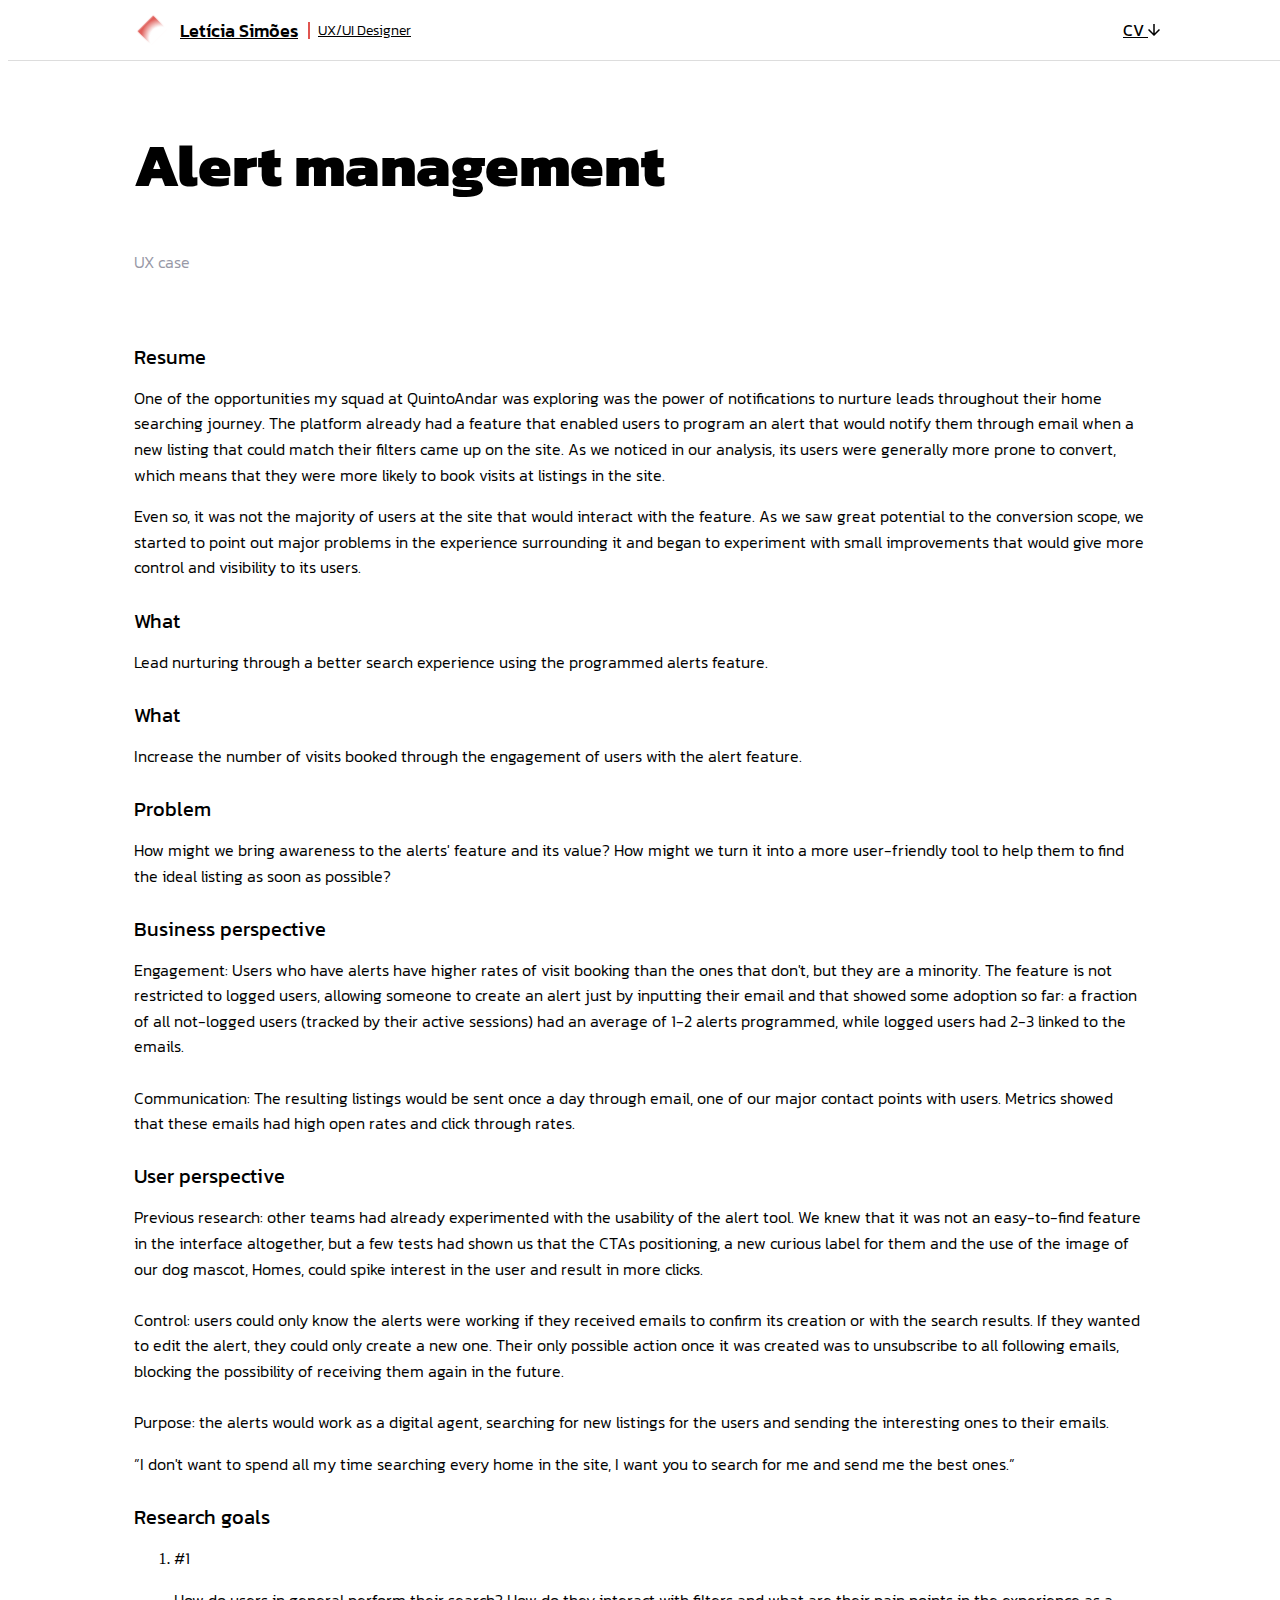
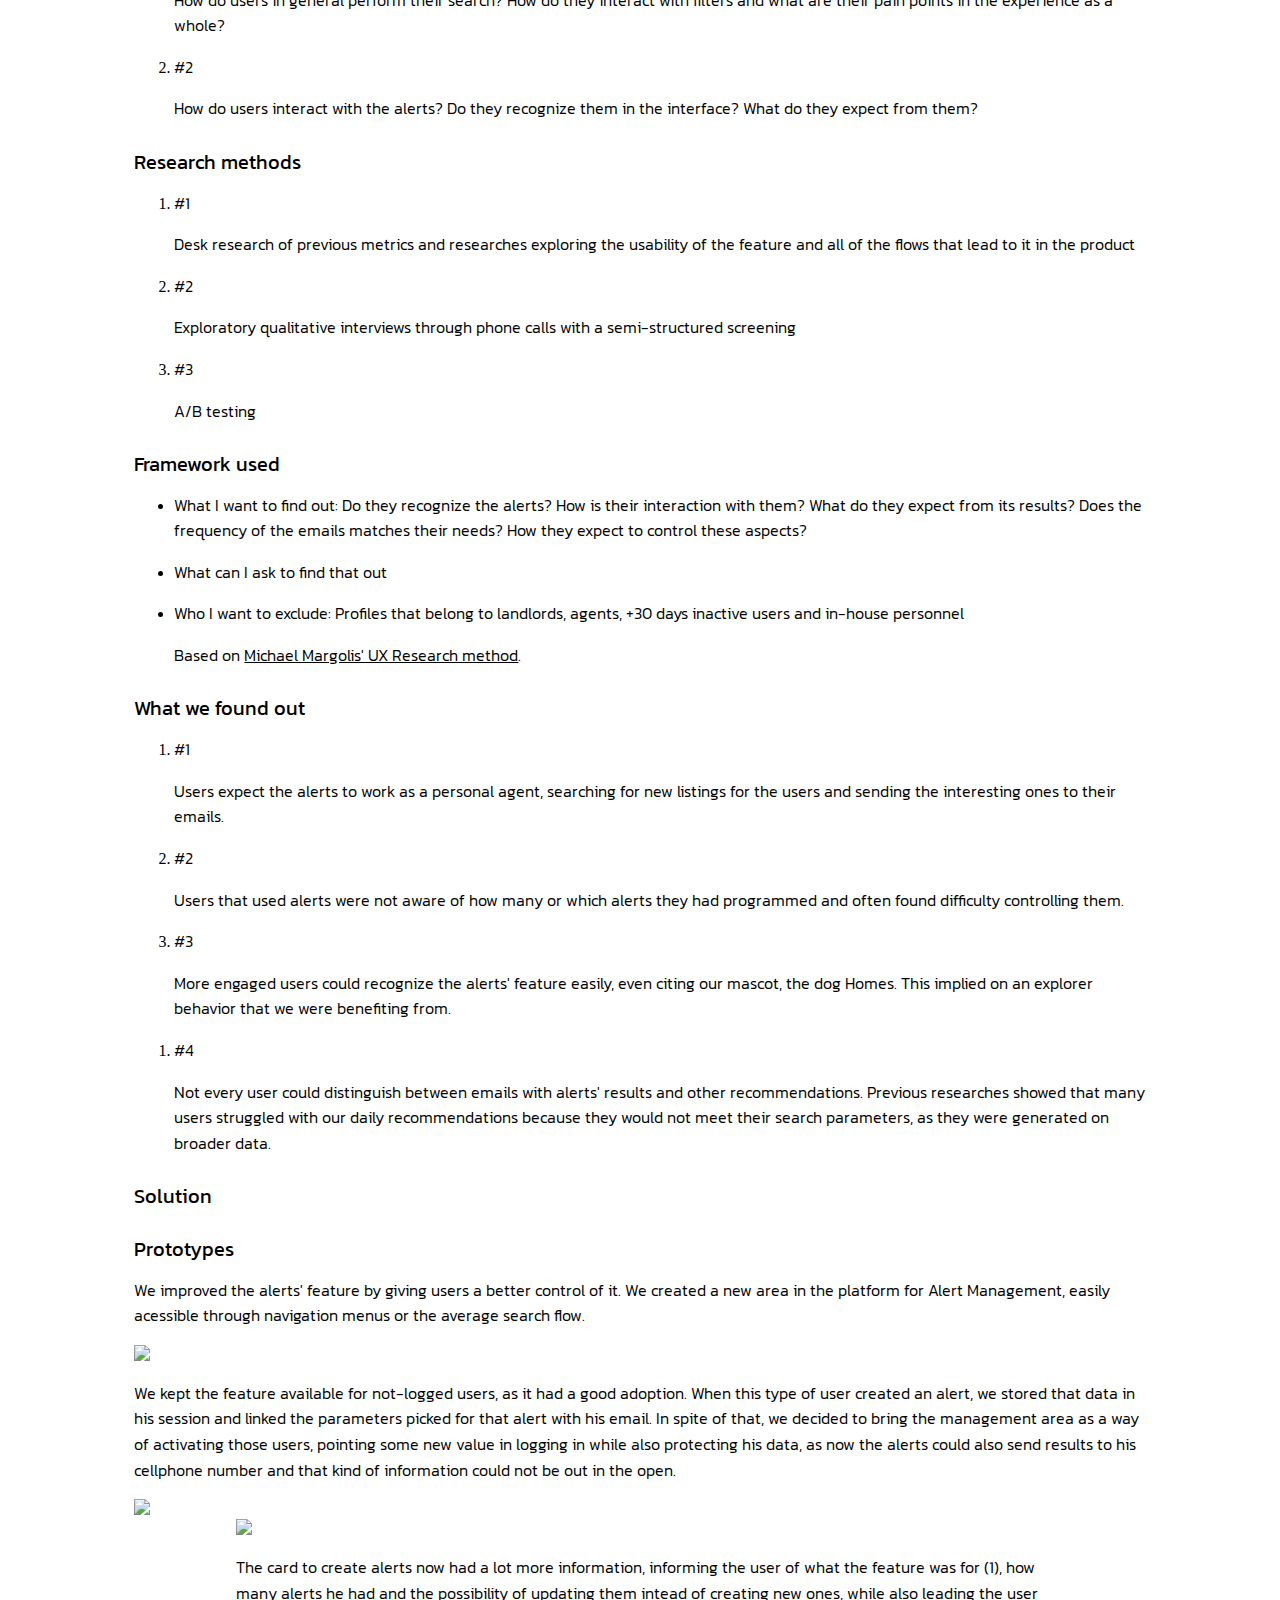
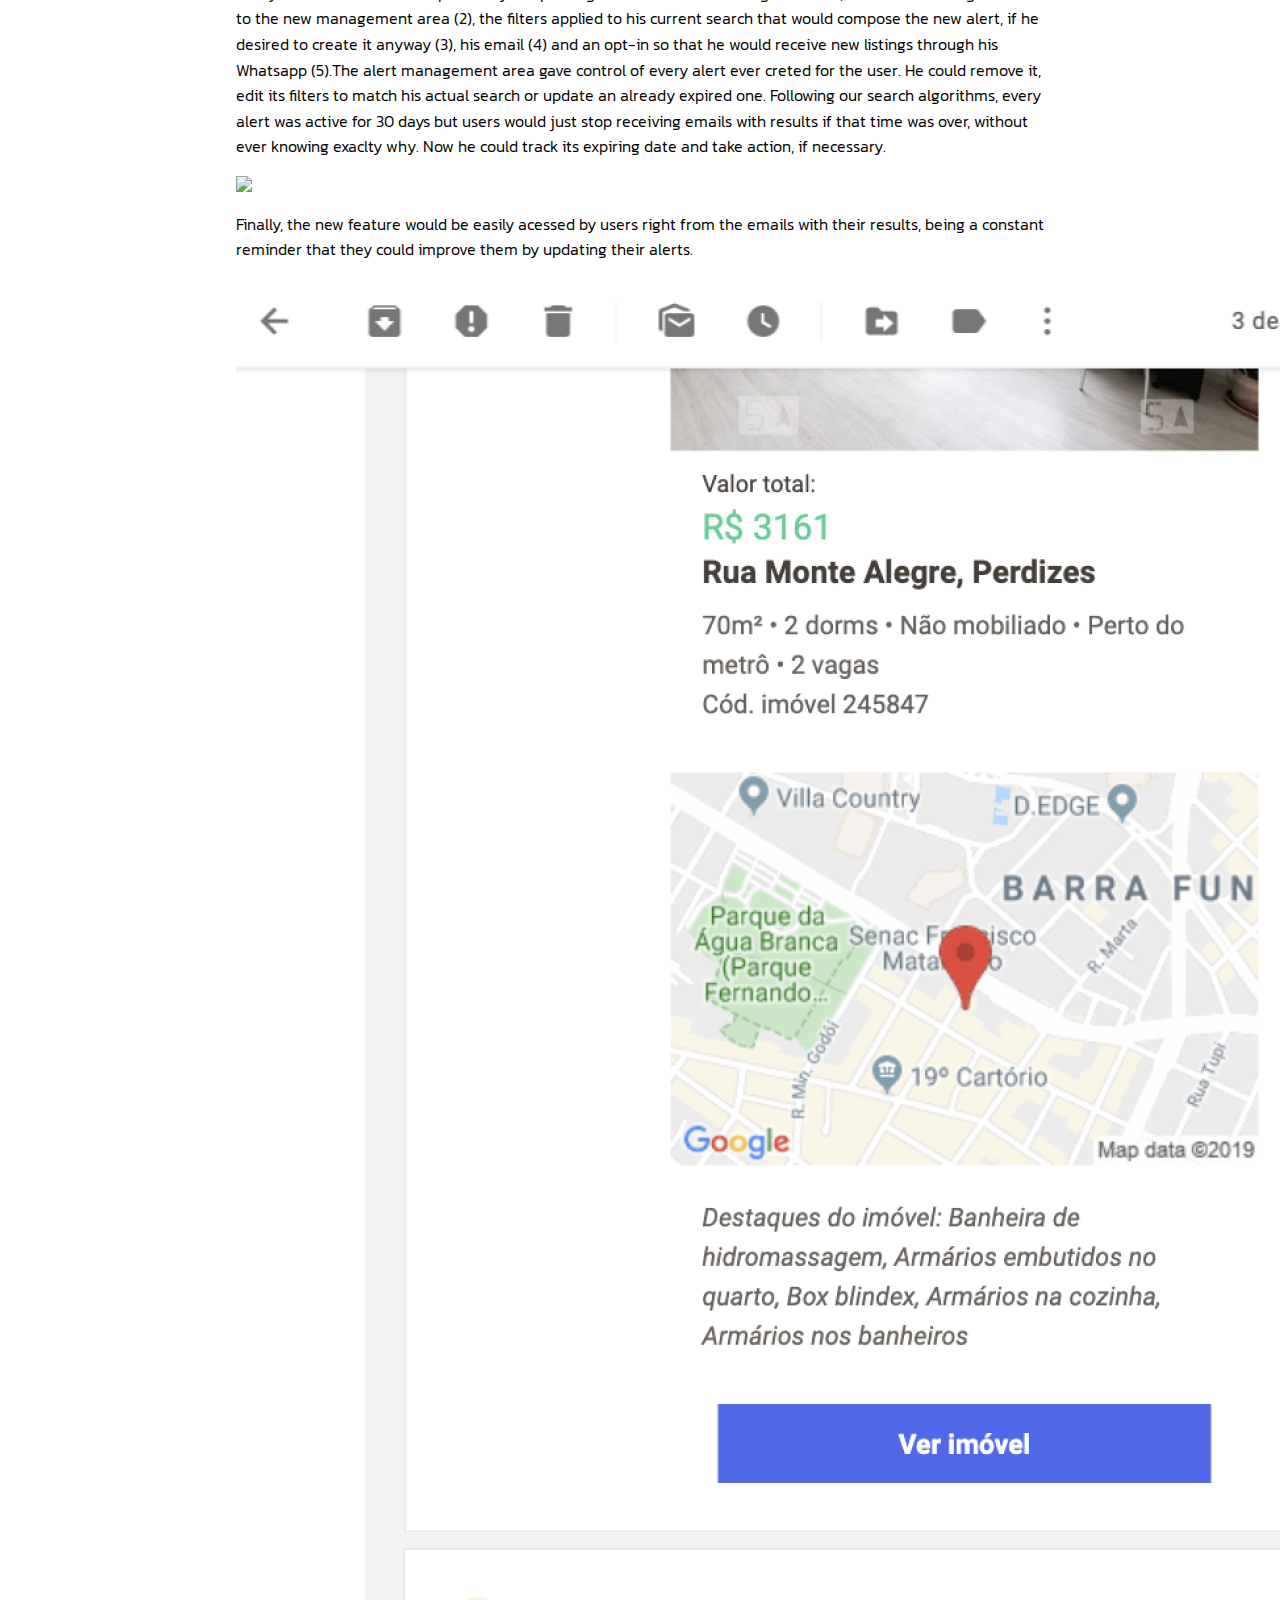
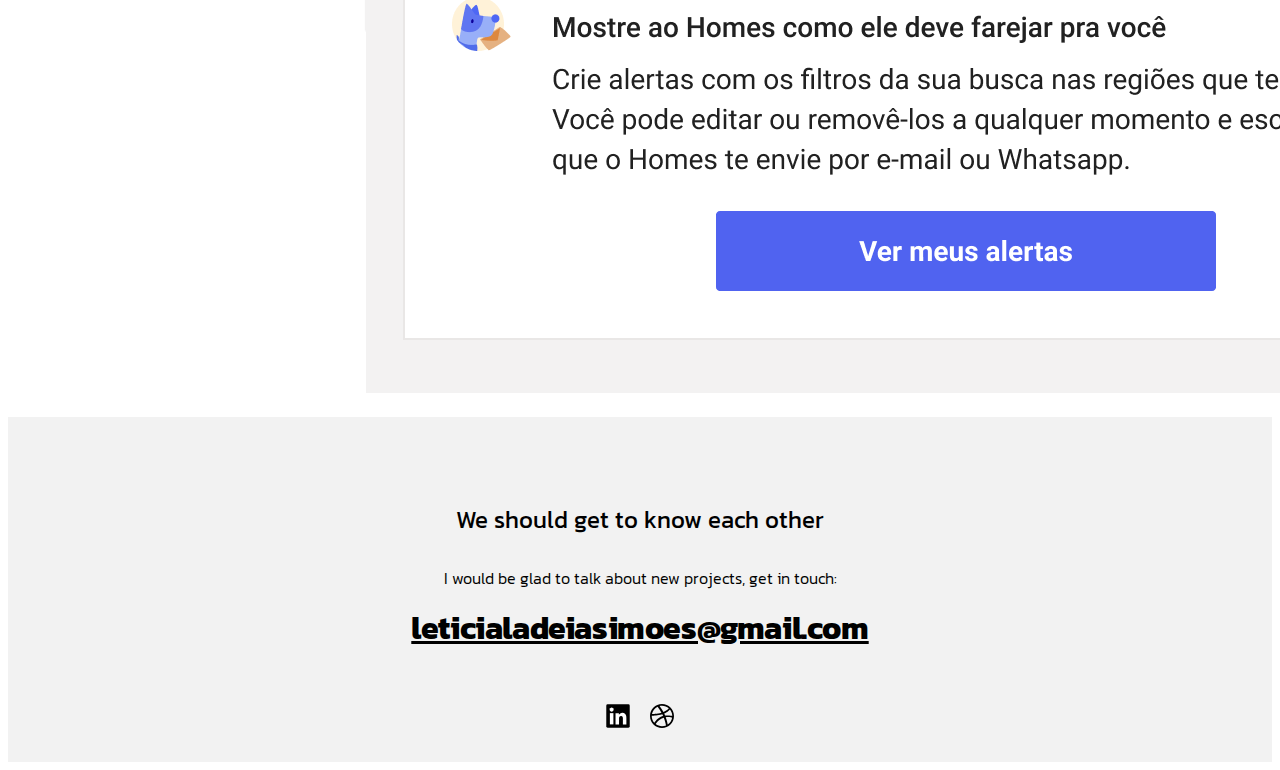
==== commit a1d904d3: "fixing last image at alert management" ====
--- a/alert-management.html
+++ b/alert-management.html
@@ -44,25 +44,23 @@
 
 	<main>
 		<section class="container">
-
-			
-				<div class="resume">
-					<h4 class="project-title resume-title">
-						Resume
-					</h4>
-					<section class="dual-maroto">
-						<section class="coluna-esquerda">
-							<p class="resume-text">
-								One of the opportunities my squad at QuintoAndar was exploring was the power of notifications to nurture leads throughout their home searching journey. The platform already had a feature that enabled users to program an alert that would notify them through email when a new listing that could match their filters came up on the site. As we noticed in our analysis, its users were generally more prone to convert, which means that they were more likely to book visits at listings in the site.</p>
-						</section>
-
-						<section class="coluna-direita">
-							<p class="resume-text">
-								Even so, it was not the majority of users at the site that would interact with the feature. As we saw great potential to the conversion scope, we started to point out major problems in the experience surrounding it and began to experiment with small improvements that would give more control and visibility to its users.
-							</p>
-						</section>
-					</section>
-				</div>
+			<div class="resume">
+				<h4 class="project-title resume-title">
+					Resume
+				</h4>
+				<section class="dual-maroto">
+					<section class="coluna-esquerda">
+						<p class="resume-text">
+							One of the opportunities my squad at QuintoAndar was exploring was the power of notifications to nurture leads throughout their home searching journey. The platform already had a feature that enabled users to program an alert that would notify them through email when a new listing that could match their filters came up on the site. As we noticed in our analysis, its users were generally more prone to convert, which means that they were more likely to book visits at listings in the site.</p>
+					</section>
+
+					<section class="coluna-direita">
+						<p class="resume-text">
+							Even so, it was not the majority of users at the site that would interact with the feature. As we saw great potential to the conversion scope, we started to point out major problems in the experience surrounding it and began to experiment with small improvements that would give more control and visibility to its users.
+						</p>
+					</section>
+				</section>
+			</div>
 
 		</section>
 
@@ -91,7 +89,9 @@
 					Problem
 				</h4>
 
-				<p>How might we bring awareness to the alerts’ feature and its value? How might we turn it into a more user-friendly tool to help them to find the ideal listing as soon as possible?</p>
+				<p>
+					How might we bring awareness to the alerts' feature and its value? How might we turn it into a more user-friendly tool to help them to find the ideal listing as soon as possible?
+				</p>
 
 				
 				<section class="dual-maroto">
@@ -282,24 +282,27 @@
 						<img src="./img/!logged-flow.png">
 
 
-						<section class="dual-maroto">
-							<section class="coluna-esquerda">
-								<img class="homes-card" src="./img/homes-card.png">
-							</section>
-
-							<section class="coluna-direita">
-								<p>The card to create alerts now had a lot more information, informing the user of what the feature was for <span class="highlight">(1)</span>, how many alerts he had and the possibility of updating them intead of creating new ones, while also leading the user to the new management area <span class="highlight">(2)</span>, the filters applied to his current search that would compose the new alert, if he desired to create it anyway <span class="highlight">(3)</span>, his email <span class="highlight">(4)</span> and an opt-in so that he would receive new listings through his Whatsapp <span class="highlight">(5)</span>.The alert management area gave control of every alert ever creted for the user. He could remove it, edit its filters to match his actual search or update an already expired one. Following our search algorithms, every alert was active for 30 days but users would just stop receiving emails with results if that time was over, without ever knowing exaclty why. Now he could track its expiring date and take action, if necessary. </p>
-							</section>
-
+						<section class="container">
+							<div class="resume">
+								<section class="dual-maroto">
+									<section class="coluna-esquerda">
+										<img class="homes-card" src="./img/homes-card.png">
+									</section>
+
+									<section class="coluna-direita">
+										<p>The card to create alerts now had a lot more information, informing the user of what the feature was for <span class="highlight">(1)</span>, how many alerts he had and the possibility of updating them intead of creating new ones, while also leading the user to the new management area <span class="highlight">(2)</span>, the filters applied to his current search that would compose the new alert, if he desired to create it anyway <span class="highlight">(3)</span>, his email <span class="highlight">(4)</span> and an opt-in so that he would receive new listings through his Whatsapp <span class="highlight">(5)</span>.The alert management area gave control of every alert ever creted for the user. He could remove it, edit its filters to match his actual search or update an already expired one. Following our search algorithms, every alert was active for 30 days but users would just stop receiving emails with results if that time was over, without ever knowing exaclty why. Now he could track its expiring date and take action, if necessary. </p>
+									</section>
+
+								</section>
+
+								<img src="./img/logged-Homes-Management-disabled-card.png">
+								<!--colocar mais imagens aqui seria bom, as do fluxo ficaram mt pequenas-->
+
+								<p>Finally, the new feature would be easily acessed by users right from the emails with their results, being a constant reminder that they could improve them by updating their alerts.</p>
+								
+								<img src="./img/email-homes.png">
+							</div>
 						</section>
-
-						<img src="./img/logged-Homes-Management-disabled-card.png">
-						<!--colocar mais imagens aqui seria bom, as do fluxo ficaram mt pequenas-->
-
-						<p>Finally, the new feature would be easily acessed by users right from the emails with their results, being a constant reminder that they could improve them by updating their alerts.</p>
-						
-						<img src="./img/e-mail.png">
-
 
 				</section>
 
--- a/style.css
+++ b/style.css
@@ -162,6 +162,14 @@
 }
 
 
+.ux-outcomes .thumbnail {
+	background-image: url(./img/ux-outcomes-thumb.png);
+}
+
+.inbox .thumbnail {
+	background-image: url(./img/inbox-thumb.png);
+}
+
 .daily-feed .thumbnail {
 	background-image: url(./img/daily-feed-thumb.png);
 }
